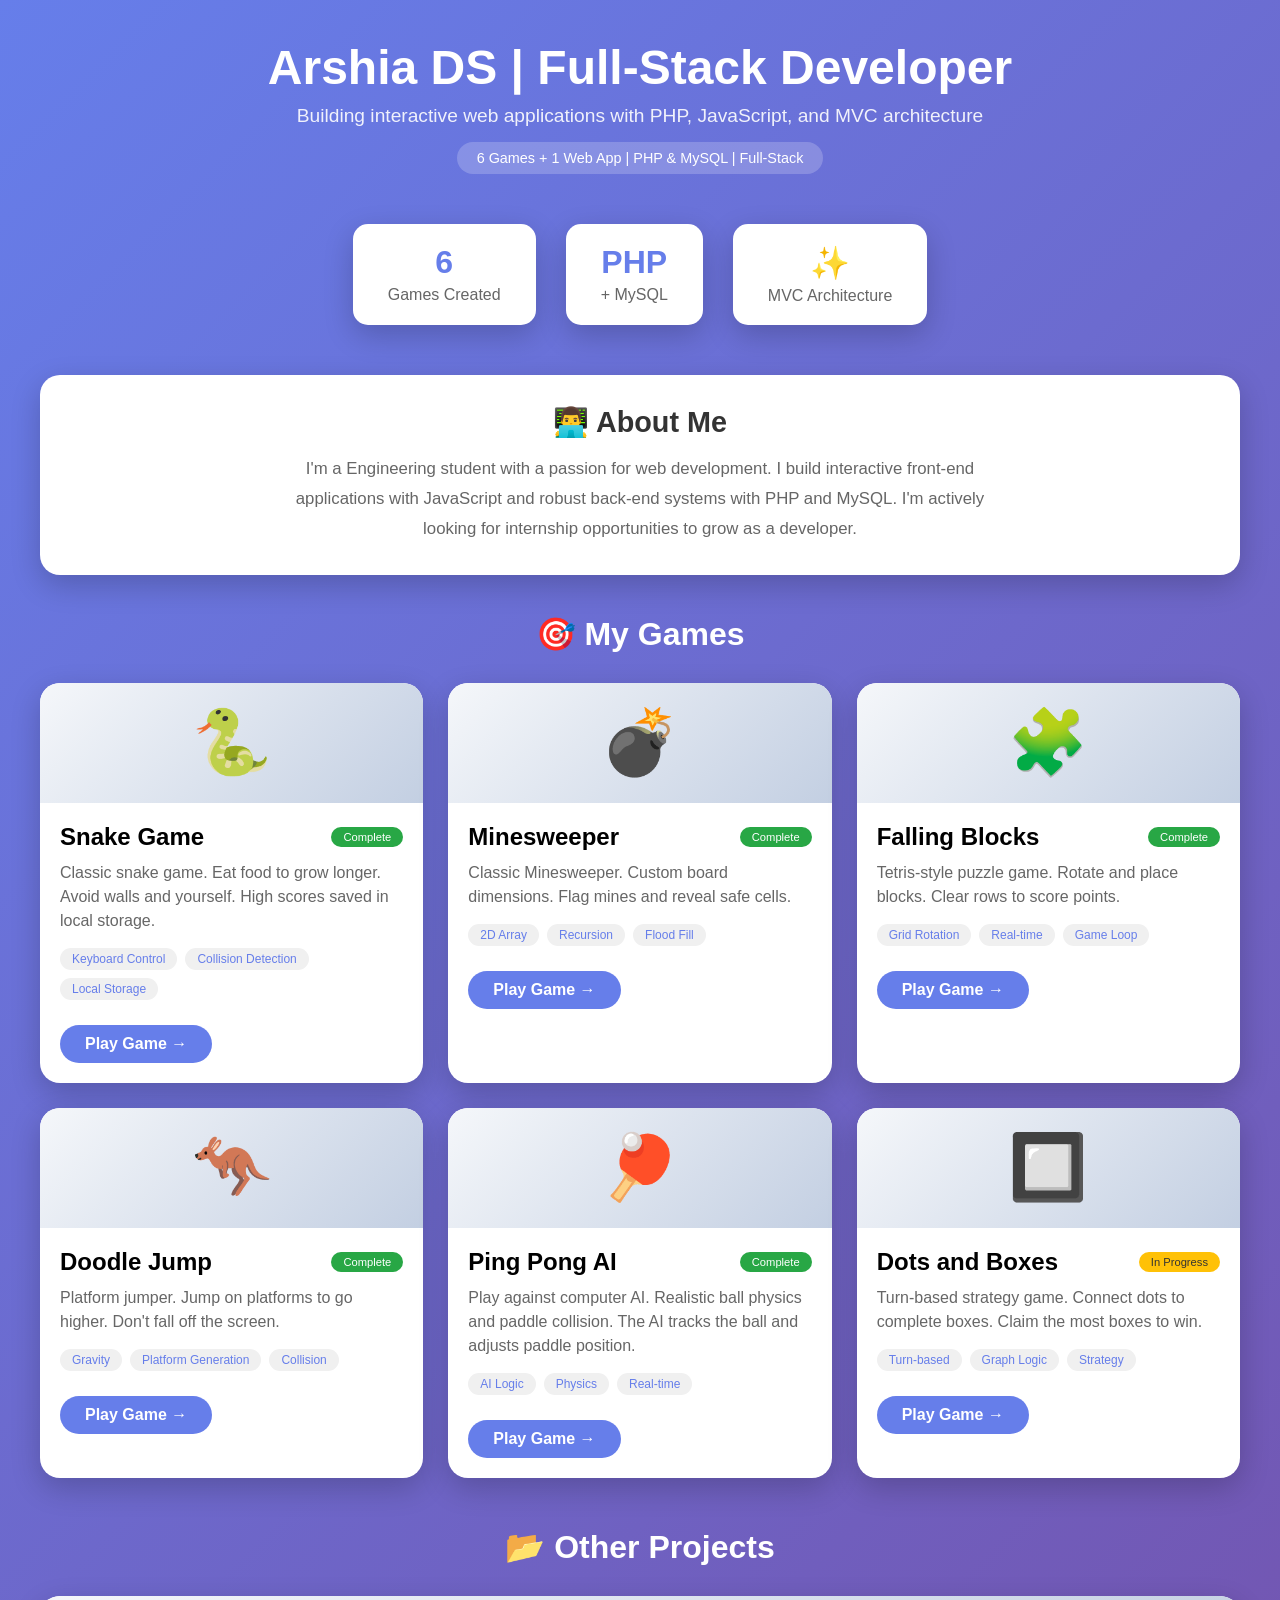
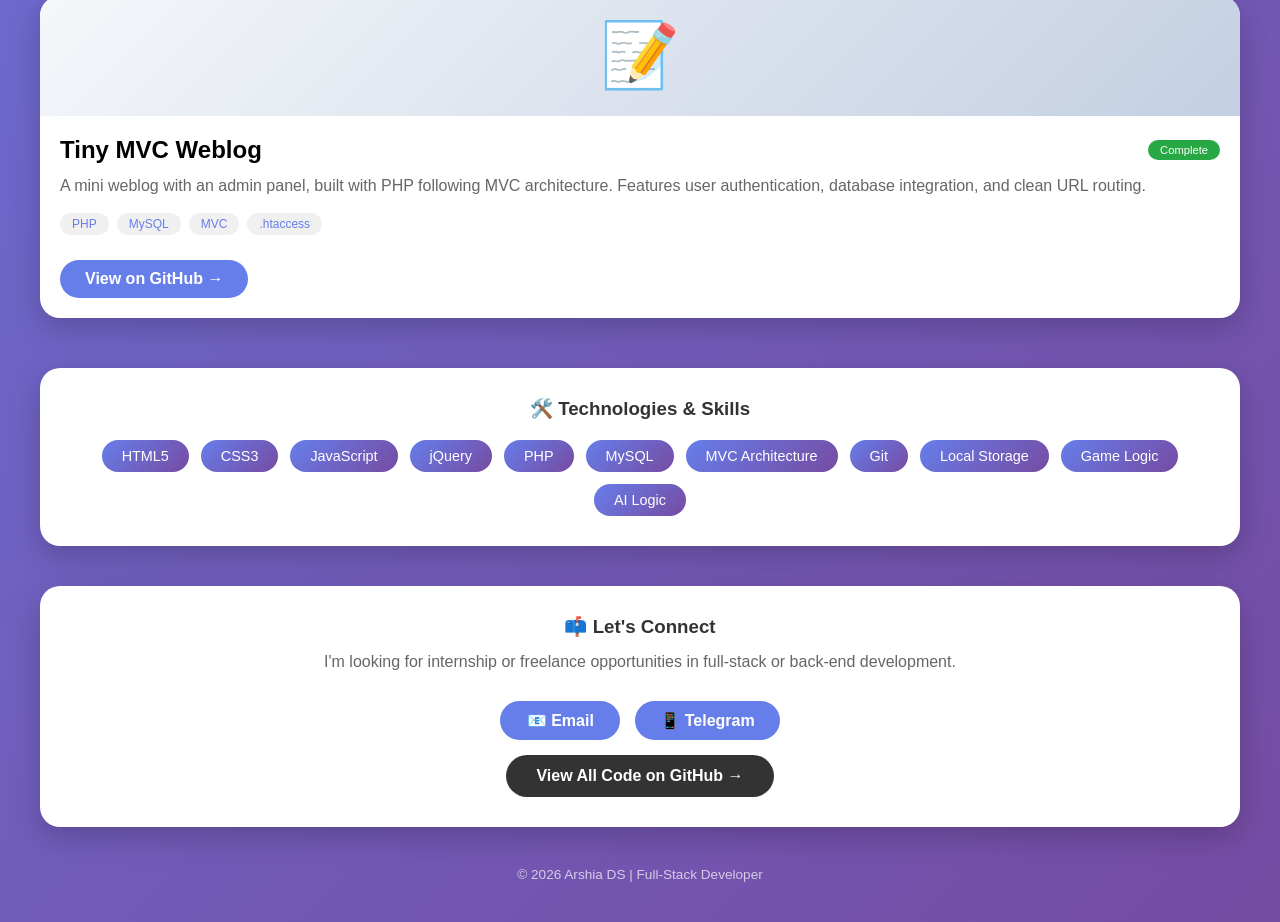
==== index.html @ 6417b88a "new portfolio" ====
<!DOCTYPE html>
<html lang="en">

<head>
    <meta charset="UTF-8">
    <meta name="viewport" content="width=device-width, initial-scale=1.0">
    <title>Arshia DS | Full-Stack Developer</title>
    <link rel="stylesheet" href="style.css">
    <link rel="icon" href="./assets/icon.png">
</head>

<body>
    <div class="container">
        <!-- Header -->
        <div class="header">
            <h1>Arshia DS | Full-Stack Developer</h1>
            <p>Building interactive web applications with PHP, JavaScript, and MVC architecture</p>
            <div class="badge">6 Games + 1 Web App | PHP & MySQL | Full-Stack</div>
        </div>

        <!-- Stats -->
        <div class="stats">
            <div class="stat-card">
                <div class="stat-number">6</div>
                <div class="stat-label">Games Created</div>
            </div>
            <div class="stat-card">
                <div class="stat-number">PHP</div>
                <div class="stat-label">+ MySQL</div>
            </div>
            <div class="stat-card">
                <div class="stat-number">✨</div>
                <div class="stat-label">MVC Architecture</div>
            </div>
        </div>

        <!-- About Me Section -->
        <div class="about-section">
            <h3>👨‍💻 About Me</h3>
            <p>
                I'm a Engineering student with a passion for web development.
                I build interactive front-end applications with JavaScript and robust back-end systems
                with PHP and MySQL. I'm actively looking for internship opportunities to grow as a developer.
            </p>
        </div>

        <!-- Games Section -->
        <h2 class="section-title">🎯 My Games</h2>
        <div class="games-grid">

            <!-- Snake Game -->
            <div class="game-card">
                <div class="game-icon">🐍</div>
                <div class="game-info">
                    <div class="game-title">
                        Snake Game
                        <span class="status complete">Complete</span>
                    </div>
                    <div class="game-description">
                        Classic snake game. Eat food to grow longer. Avoid walls and yourself. High scores saved in
                        local storage.
                    </div>
                    <div class="skills">
                        <span class="skill-tag">Keyboard Control</span>
                        <span class="skill-tag">Collision Detection</span>
                        <span class="skill-tag">Local Storage</span>
                    </div>
                    <a href="games/snake/index.html" class="play-btn">Play Game →</a>
                </div>
            </div>

            <!-- Minesweeper -->
            <div class="game-card">
                <div class="game-icon">💣</div>
                <div class="game-info">
                    <div class="game-title">
                        Minesweeper
                        <span class="status complete">Complete</span>
                    </div>
                    <div class="game-description">
                        Classic Minesweeper. Custom board dimensions. Flag mines and reveal safe cells.
                    </div>
                    <div class="skills">
                        <span class="skill-tag">2D Array</span>
                        <span class="skill-tag">Recursion</span>
                        <span class="skill-tag">Flood Fill</span>
                    </div>
                    <a href="games/minesweeper/index.html" class="play-btn">Play Game →</a>
                </div>
            </div>

            <!-- Falling Blocks (Tetris) -->
            <div class="game-card">
                <div class="game-icon">🧩</div>
                <div class="game-info">
                    <div class="game-title">
                        Falling Blocks
                        <span class="status complete">Complete</span>
                    </div>
                    <div class="game-description">
                        Tetris-style puzzle game. Rotate and place blocks. Clear rows to score points.
                    </div>
                    <div class="skills">
                        <span class="skill-tag">Grid Rotation</span>
                        <span class="skill-tag">Real-time</span>
                        <span class="skill-tag">Game Loop</span>
                    </div>
                    <a href="games/fallingblocks/index.html" class="play-btn">Play Game →</a>
                </div>
            </div>

            <!-- Doodle Jump -->
            <div class="game-card">
                <div class="game-icon">🦘</div>
                <div class="game-info">
                    <div class="game-title">
                        Doodle Jump
                        <span class="status complete">Complete</span>
                    </div>
                    <div class="game-description">
                        Platform jumper. Jump on platforms to go higher. Don't fall off the screen.
                    </div>
                    <div class="skills">
                        <span class="skill-tag">Gravity</span>
                        <span class="skill-tag">Platform Generation</span>
                        <span class="skill-tag">Collision</span>
                    </div>
                    <a href="games/doodlejump/index.html" class="play-btn">Play Game →</a>
                </div>
            </div>

            <!-- Ping Pong with AI -->
            <div class="game-card">
                <div class="game-icon">🏓</div>
                <div class="game-info">
                    <div class="game-title">
                        Ping Pong AI
                        <span class="status complete">Complete</span>
                    </div>
                    <div class="game-description">
                        Play against computer AI. Realistic ball physics and paddle collision. The AI tracks the ball
                        and adjusts paddle position.
                    </div>
                    <div class="skills">
                        <span class="skill-tag">AI Logic</span>
                        <span class="skill-tag">Physics</span>
                        <span class="skill-tag">Real-time</span>
                    </div>
                    <a href="games/pingpong/index.html" class="play-btn">Play Game →</a>
                </div>
            </div>

            <!-- Dots and Boxes -->
            <div class="game-card">
                <div class="game-icon">🔲</div>
                <div class="game-info">
                    <div class="game-title">
                        Dots and Boxes
                        <span class="status wip">In Progress</span>
                    </div>
                    <div class="game-description">
                        Turn-based strategy game. Connect dots to complete boxes. Claim the most boxes to win.
                    </div>
                    <div class="skills">
                        <span class="skill-tag">Turn-based</span>
                        <span class="skill-tag">Graph Logic</span>
                        <span class="skill-tag">Strategy</span>
                    </div>
                    <a href="games/dotsandboxes/index.html" class="play-btn">Play Game →</a>
                </div>
            </div>
        </div>

        <!-- Other Projects Section -->
        <h2 class="section-title">📂 Other Projects</h2>
        <div class="games-grid">
            <div class="game-card">
                <div class="game-icon">📝</div>
                <div class="game-info">
                    <div class="game-title">
                        Tiny MVC Weblog
                        <span class="status complete">Complete</span>
                    </div>
                    <div class="game-description">
                        A mini weblog with an admin panel, built with PHP following MVC architecture. Features user
                        authentication, database integration, and clean URL routing.
                    </div>
                    <div class="skills">
                        <span class="skill-tag">PHP</span>
                        <span class="skill-tag">MySQL</span>
                        <span class="skill-tag">MVC</span>
                        <span class="skill-tag">.htaccess</span>
                    </div>
                    <a href="https://github.com/ArshiaDSh/Weblog-thiny-mvc" class="play-btn" target="_blank">View on
                        GitHub →</a>
                </div>
            </div>
        </div>

        <!-- Skills Section -->
        <div class="skills-section">
            <h3>🛠️ Technologies & Skills</h3>
            <div class="skills-list">
                <span class="skill-badge">HTML5</span>
                <span class="skill-badge">CSS3</span>
                <span class="skill-badge">JavaScript</span>
                <span class="skill-badge">jQuery</span>
                <span class="skill-badge">PHP</span>
                <span class="skill-badge">MySQL</span>
                <span class="skill-badge">MVC Architecture</span>
                <span class="skill-badge">Git</span>
                <span class="skill-badge">Local Storage</span>
                <span class="skill-badge">Game Logic</span>
                <span class="skill-badge">AI Logic</span>
            </div>
        </div>

        <!-- Contact Section -->
        <div class="contact">
            <h3>📫 Let's Connect</h3>
            <p>I'm looking for internship or freelance opportunities in full-stack or back-end development.</p>
            <div class="contact-links"
                style="display:flex; justify-content:center; gap:15px; flex-wrap:wrap; margin:15px 0;">
                <a href="mailto:arshiadsheibani@gmila.com" class="play-btn">📧 Email</a>
                <a href="https://t.me/ArshiaDS" class="play-btn" target="_blank">📱 Telegram</a>
            </div>
            <a href="https://github.com/ArshiaDSh" class="github-link" target="_blank">View All Code on GitHub →</a>
        </div>

        <!-- Footer -->
        <div class="footer">
            <p>© 2026 Arshia DS | Full-Stack Developer</p>
        </div>
    </div>
</body>

</html>
---- style.css ----
* {
    margin: 0;
    padding: 0;
    box-sizing: border-box;
}

body {
    font-family: 'Segoe UI', Tahoma, Geneva, Verdana, sans-serif;
    background: linear-gradient(135deg, #667eea 0%, #764ba2 100%);
    min-height: 100vh;
    padding: 40px 20px;
}

.container {
    max-width: 1200px;
    margin: 0 auto;
}

/* Header Section */
.header {
    text-align: center;
    color: white;
    margin-bottom: 50px;
}

.header h1 {
    font-size: 3rem;
    margin-bottom: 10px;
    animation: fadeInDown 0.8s ease;
}

.header p {
    font-size: 1.2rem;
    opacity: 0.9;
    animation: fadeInUp 0.8s ease;
}

.badge {
    display: inline-block;
    background: rgba(255, 255, 255, 0.2);
    padding: 8px 20px;
    border-radius: 50px;
    margin-top: 15px;
    font-size: 0.9rem;
}

/* Stats Section */
.stats {
    display: flex;
    justify-content: center;
    gap: 30px;
    margin-bottom: 50px;
    flex-wrap: wrap;
}

.stat-card {
    background: white;
    padding: 20px 35px;
    border-radius: 15px;
    text-align: center;
    box-shadow: 0 10px 30px rgba(0, 0, 0, 0.2);
    animation: fadeInUp 0.8s ease;
}

.stat-number {
    font-size: 2rem;
    font-weight: bold;
    color: #667eea;
}

.stat-label {
    color: #666;
    margin-top: 5px;
}

/* Games Grid */
.section-title {
    text-align: center;
    color: white;
    font-size: 2rem;
    margin-bottom: 30px;
}

.games-grid {
    display: grid;
    grid-template-columns: repeat(auto-fit, minmax(320px, 1fr));
    gap: 25px;
    margin-bottom: 50px;
}

.game-card {
    background: white;
    border-radius: 20px;
    overflow: hidden;
    box-shadow: 0 10px 30px rgba(0, 0, 0, 0.2);
    transition: transform 0.3s ease, box-shadow 0.3s ease;
    animation: fadeInUp 0.8s ease;
}

.game-card:hover {
    transform: translateY(-10px);
    box-shadow: 0 20px 40px rgba(0, 0, 0, 0.3);
}

.game-icon {
    height: 120px;
    display: flex;
    align-items: center;
    justify-content: center;
    font-size: 4rem;
    background: linear-gradient(135deg, #f5f7fa 0%, #c3cfe2 100%);
}

.game-info {
    padding: 20px;
}

.game-title {
    font-size: 1.5rem;
    font-weight: bold;
    margin-bottom: 8px;
    display: flex;
    justify-content: space-between;
    align-items: center;
    flex-wrap: wrap;
}

.status {
    font-size: 0.7rem;
    padding: 4px 12px;
    border-radius: 20px;
    font-weight: normal;
}

.status.complete {
    background: #28a745;
    color: white;
}

.status.wip {
    background: #ffc107;
    color: #333;
}

.game-description {
    color: #666;
    margin: 10px 0;
    line-height: 1.5;
}

.skills {
    display: flex;
    flex-wrap: wrap;
    gap: 8px;
    margin: 15px 0;
}

.skill-tag {
    background: #f0f0f0;
    padding: 4px 12px;
    border-radius: 15px;
    font-size: 0.75rem;
    color: #667eea;
}

.play-btn {
    display: inline-block;
    background: #667eea;
    color: white;
    padding: 10px 25px;
    border-radius: 30px;
    text-decoration: none;
    margin-top: 10px;
    transition: background 0.3s ease;
    font-weight: bold;
}

.play-btn:hover {
    background: #5a67d8;
}

/* Skills Section */
.skills-section {
    background: white;
    border-radius: 20px;
    padding: 30px;
    margin-bottom: 40px;
    box-shadow: 0 10px 30px rgba(0, 0, 0, 0.2);
    animation: fadeInUp 0.8s ease;
}

.skills-section h3 {
    text-align: center;
    margin-bottom: 20px;
    color: #333;
}

.skills-list {
    display: flex;
    flex-wrap: wrap;
    justify-content: center;
    gap: 12px;
}

.skill-badge {
    background: linear-gradient(135deg, #667eea, #764ba2);
    color: white;
    padding: 8px 20px;
    border-radius: 30px;
    font-size: 0.9rem;
}

/* Contact Section */
.contact {
    text-align: center;
    background: white;
    border-radius: 20px;
    padding: 30px;
    margin-bottom: 40px;
    box-shadow: 0 10px 30px rgba(0, 0, 0, 0.2);
    animation: fadeInUp 0.8s ease;
}

.contact h3 {
    margin-bottom: 15px;
    color: #333;
}

.contact p {
    color: #666;
    margin-bottom: 20px;
}

.github-link {
    display: inline-block;
    background: #333;
    color: white;
    padding: 12px 30px;
    border-radius: 30px;
    text-decoration: none;
    font-weight: bold;
    transition: background 0.3s ease;
}

.github-link:hover {
    background: #000;
}

/* Footer */
.footer {
    text-align: center;
    color: white;
    opacity: 0.7;
    font-size: 0.85rem;
    margin-top: 40px;
}

/* Animations */
@keyframes fadeInDown {
    from {
        opacity: 0;
        transform: translateY(-30px);
    }

    to {
        opacity: 1;
        transform: translateY(0);
    }
}

@keyframes fadeInUp {
    from {
        opacity: 0;
        transform: translateY(30px);
    }

    to {
        opacity: 1;
        transform: translateY(0);
    }
}

/* Responsive */
@media (max-width: 768px) {
    .header h1 {
        font-size: 2rem;
    }

    .games-grid {
        grid-template-columns: 1fr;
    }

    .stats {
        gap: 15px;
    }

    .stat-card {
        padding: 15px 25px;
    }
}

/* Contact Section */
.contact-section {
    background: white;
    border-radius: 20px;
    padding: 30px;
    margin: 40px 0;
    text-align: center;
    box-shadow: 0 10px 30px rgba(0, 0, 0, 0.2);
}

.contact-section h3 {
    font-size: 1.8rem;
    margin-bottom: 20px;
    color: #333;
}

.contact-links {
    display: flex;
    justify-content: center;
    gap: 20px;
    flex-wrap: wrap;
}

.contact-btn {
    display: inline-block;
    padding: 12px 30px;
    border-radius: 50px;
    text-decoration: none;
    font-weight: bold;
    transition: transform 0.3s ease, opacity 0.3s ease;
}

.contact-btn:hover {
    transform: translateY(-3px);
    opacity: 0.9;
}

.telegram {
    background: #0088cc;
    color: white;
}

.email {
    background: #ea4335;
    color: white;
}

.contact-btn.github {
    background: #333;
    color: white;
}

/* About Section */
.about-section {
    background: white;
    border-radius: 20px;
    padding: 30px;
    margin-bottom: 40px;
    box-shadow: 0 10px 30px rgba(0, 0, 0, 0.2);
    text-align: center;
    animation: fadeInUp 0.8s ease;
}

.about-section h3 {
    font-size: 1.8rem;
    margin-bottom: 15px;
    color: #333;
}

.about-section p {
    color: #666;
    line-height: 1.8;
    max-width: 700px;
    margin: 0 auto;
    font-size: 1.05rem;
}

/* Contact Links */
.contact-links .play-btn {
    min-width: 120px;
}
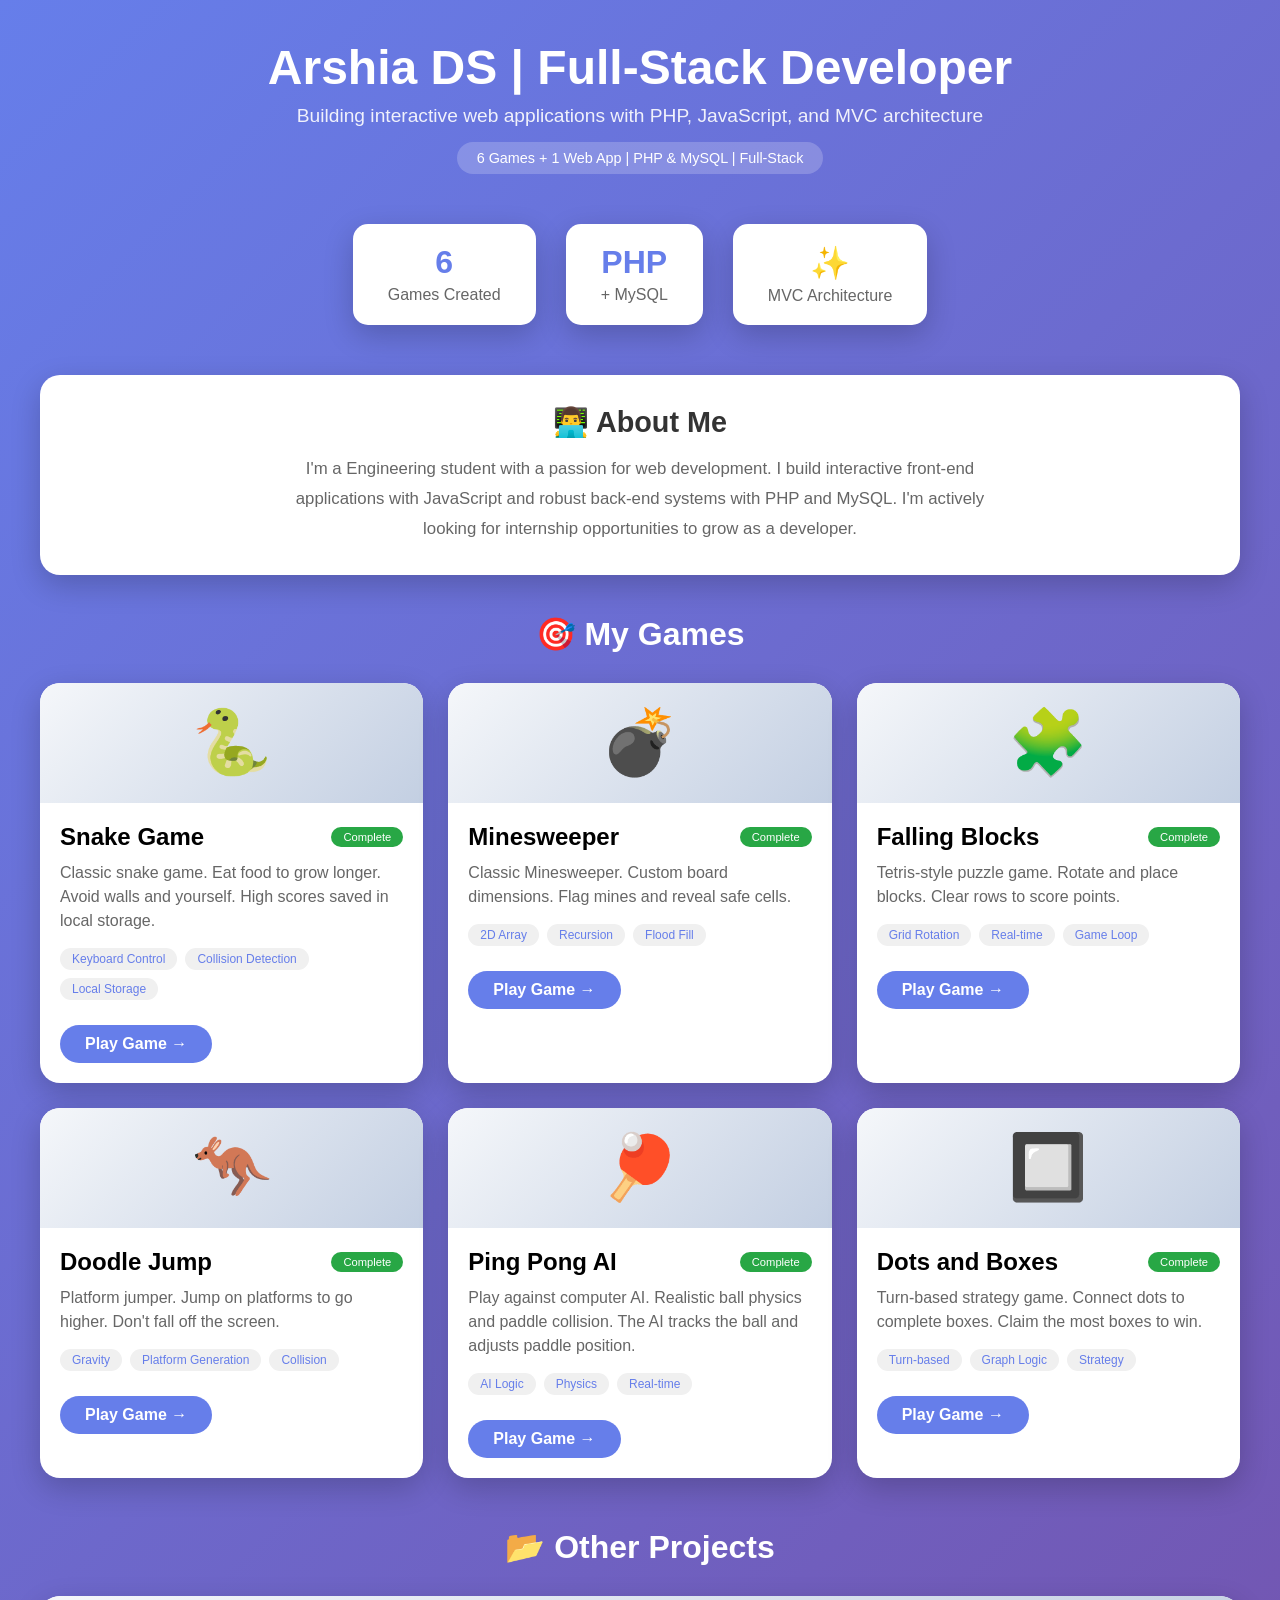
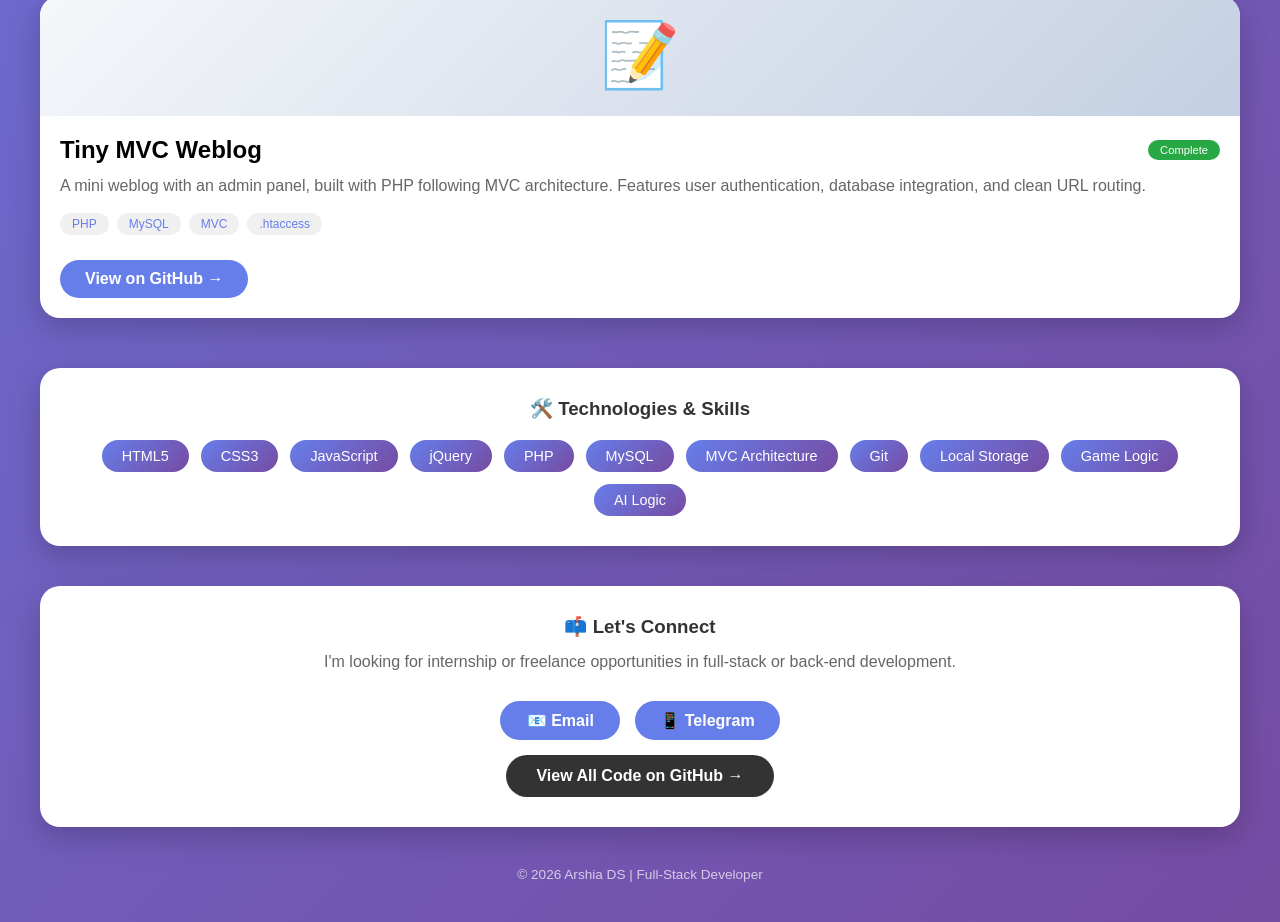
==== commit 678e3074: "fixing links" ====
--- a/index.html
+++ b/index.html
@@ -65,7 +65,7 @@
                         <span class="skill-tag">Collision Detection</span>
                         <span class="skill-tag">Local Storage</span>
                     </div>
-                    <a href="games/snake/index.html" class="play-btn">Play Game →</a>
+                    <a href="Games/Snake/index.html" class="play-btn">Play Game →</a>
                 </div>
             </div>
 
@@ -85,7 +85,7 @@
                         <span class="skill-tag">Recursion</span>
                         <span class="skill-tag">Flood Fill</span>
                     </div>
-                    <a href="games/minesweeper/index.html" class="play-btn">Play Game →</a>
+                    <a href="Games/Minesweeper/index.html" class="play-btn">Play Game →</a>
                 </div>
             </div>
 
@@ -105,7 +105,7 @@
                         <span class="skill-tag">Real-time</span>
                         <span class="skill-tag">Game Loop</span>
                     </div>
-                    <a href="games/fallingblocks/index.html" class="play-btn">Play Game →</a>
+                    <a href="Games/Falling_blocks/index.html" class="play-btn">Play Game →</a>
                 </div>
             </div>
 
@@ -125,7 +125,7 @@
                         <span class="skill-tag">Platform Generation</span>
                         <span class="skill-tag">Collision</span>
                     </div>
-                    <a href="games/doodlejump/index.html" class="play-btn">Play Game →</a>
+                    <a href="Games/Doodle_jump/index.html" class="play-btn">Play Game →</a>
                 </div>
             </div>
 
@@ -146,7 +146,7 @@
                         <span class="skill-tag">Physics</span>
                         <span class="skill-tag">Real-time</span>
                     </div>
-                    <a href="games/pingpong/index.html" class="play-btn">Play Game →</a>
+                    <a href="Games/2D_PingPong/index.html" class="play-btn">Play Game →</a>
                 </div>
             </div>
 
@@ -156,7 +156,7 @@
                 <div class="game-info">
                     <div class="game-title">
                         Dots and Boxes
-                        <span class="status wip">In Progress</span>
+                        <span class="status complete">Complete</span>
                     </div>
                     <div class="game-description">
                         Turn-based strategy game. Connect dots to complete boxes. Claim the most boxes to win.
@@ -166,7 +166,7 @@
                         <span class="skill-tag">Graph Logic</span>
                         <span class="skill-tag">Strategy</span>
                     </div>
-                    <a href="games/dotsandboxes/index.html" class="play-btn">Play Game →</a>
+                    <a href="Games/Dots_and_lines/index.html" class="play-btn">Play Game →</a>
                 </div>
             </div>
         </div>
@@ -221,7 +221,7 @@
             <p>I'm looking for internship or freelance opportunities in full-stack or back-end development.</p>
             <div class="contact-links"
                 style="display:flex; justify-content:center; gap:15px; flex-wrap:wrap; margin:15px 0;">
-                <a href="mailto:arshiadsheibani@gmila.com" class="play-btn">📧 Email</a>
+                <a href="mailto:arshiadsheibani@gmail.com" class="play-btn">📧 Email</a>
                 <a href="https://t.me/ArshiaDS" class="play-btn" target="_blank">📱 Telegram</a>
             </div>
             <a href="https://github.com/ArshiaDSh" class="github-link" target="_blank">View All Code on GitHub →</a>
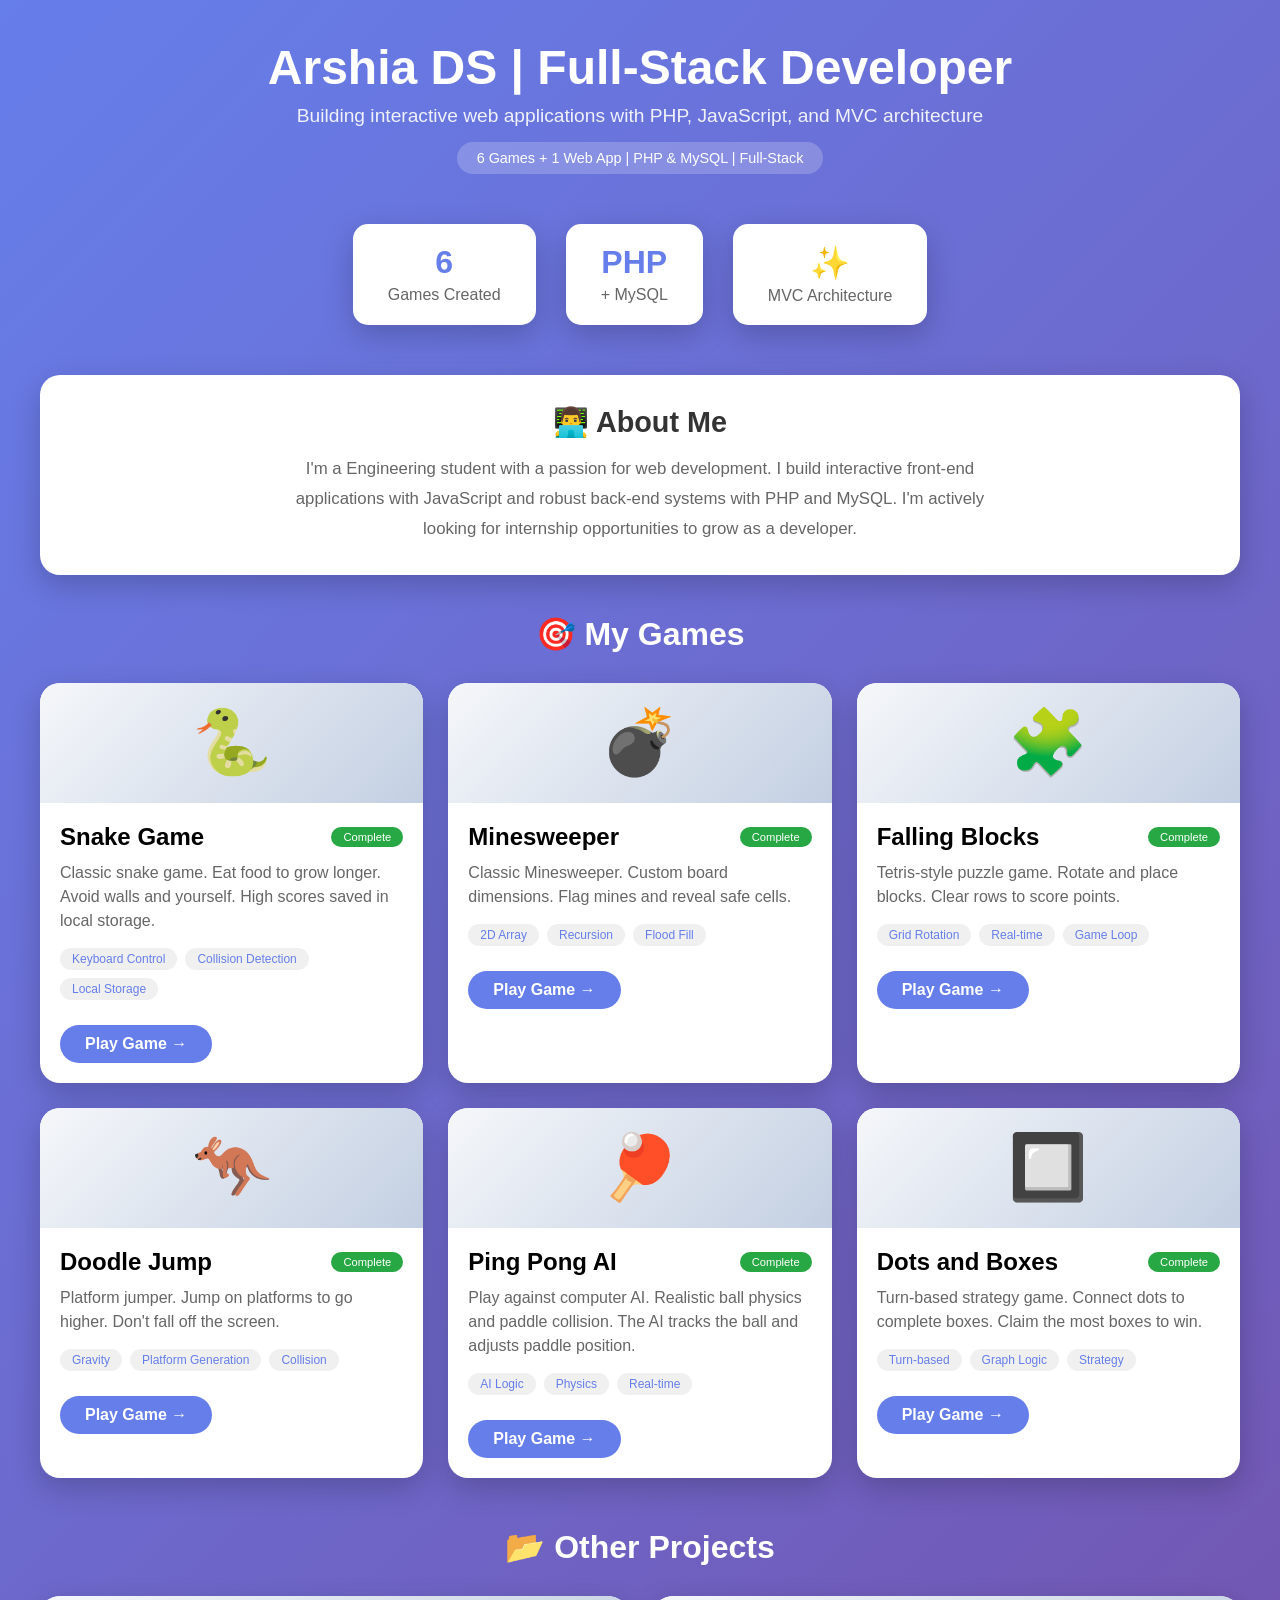
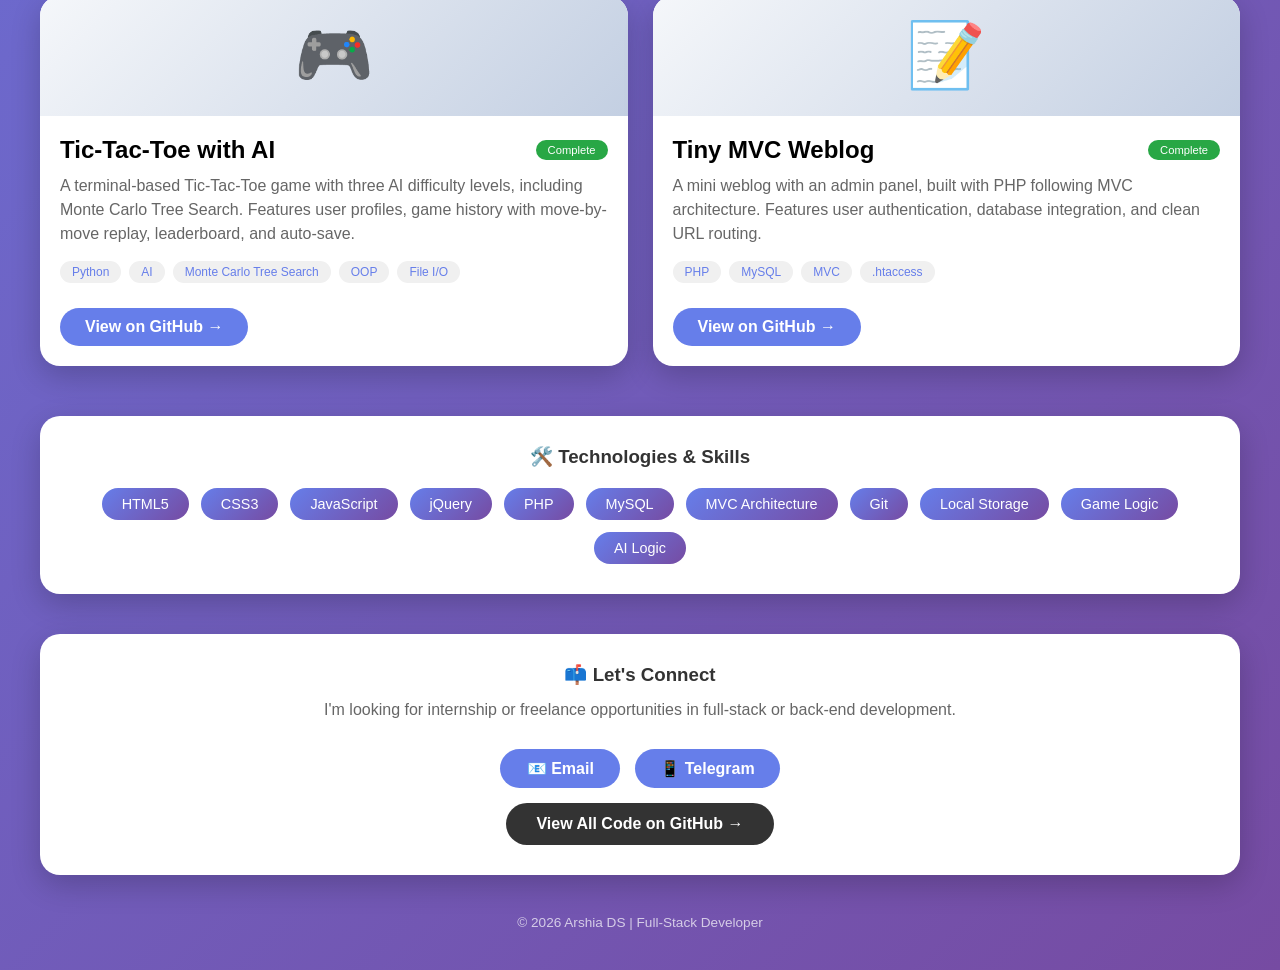
==== commit 325da240: "adding tic tac toe" ====
--- a/index.html
+++ b/index.html
@@ -174,6 +174,33 @@
         <!-- Other Projects Section -->
         <h2 class="section-title">📂 Other Projects</h2>
         <div class="games-grid">
+
+            <!-- Tic-Tac-Toe with AI -->
+            <div class="game-card">
+                <div class="game-icon">🎮</div>
+                <div class="game-info">
+                    <div class="game-title">
+                        Tic-Tac-Toe with AI
+                        <span class="status complete">Complete</span>
+                    </div>
+                    <div class="game-description">
+                        A terminal-based Tic-Tac-Toe game with three AI difficulty levels, including Monte Carlo Tree
+                        Search. Features user profiles, game history with move-by-move replay, leaderboard, and
+                        auto-save.
+                    </div>
+                    <div class="skills">
+                        <span class="skill-tag">Python</span>
+                        <span class="skill-tag">AI</span>
+                        <span class="skill-tag">Monte Carlo Tree Search</span>
+                        <span class="skill-tag">OOP</span>
+                        <span class="skill-tag">File I/O</span>
+                    </div>
+                    <a href="https://github.com/ArshiaDSh/Tic-Tac-Toe-with-pyhton" class="play-btn" target="_blank">View
+                        on GitHub →</a>
+                </div>
+            </div>
+
+        <!-- Thiny MVC Weblog -->
             <div class="game-card">
                 <div class="game-icon">📝</div>
                 <div class="game-info">
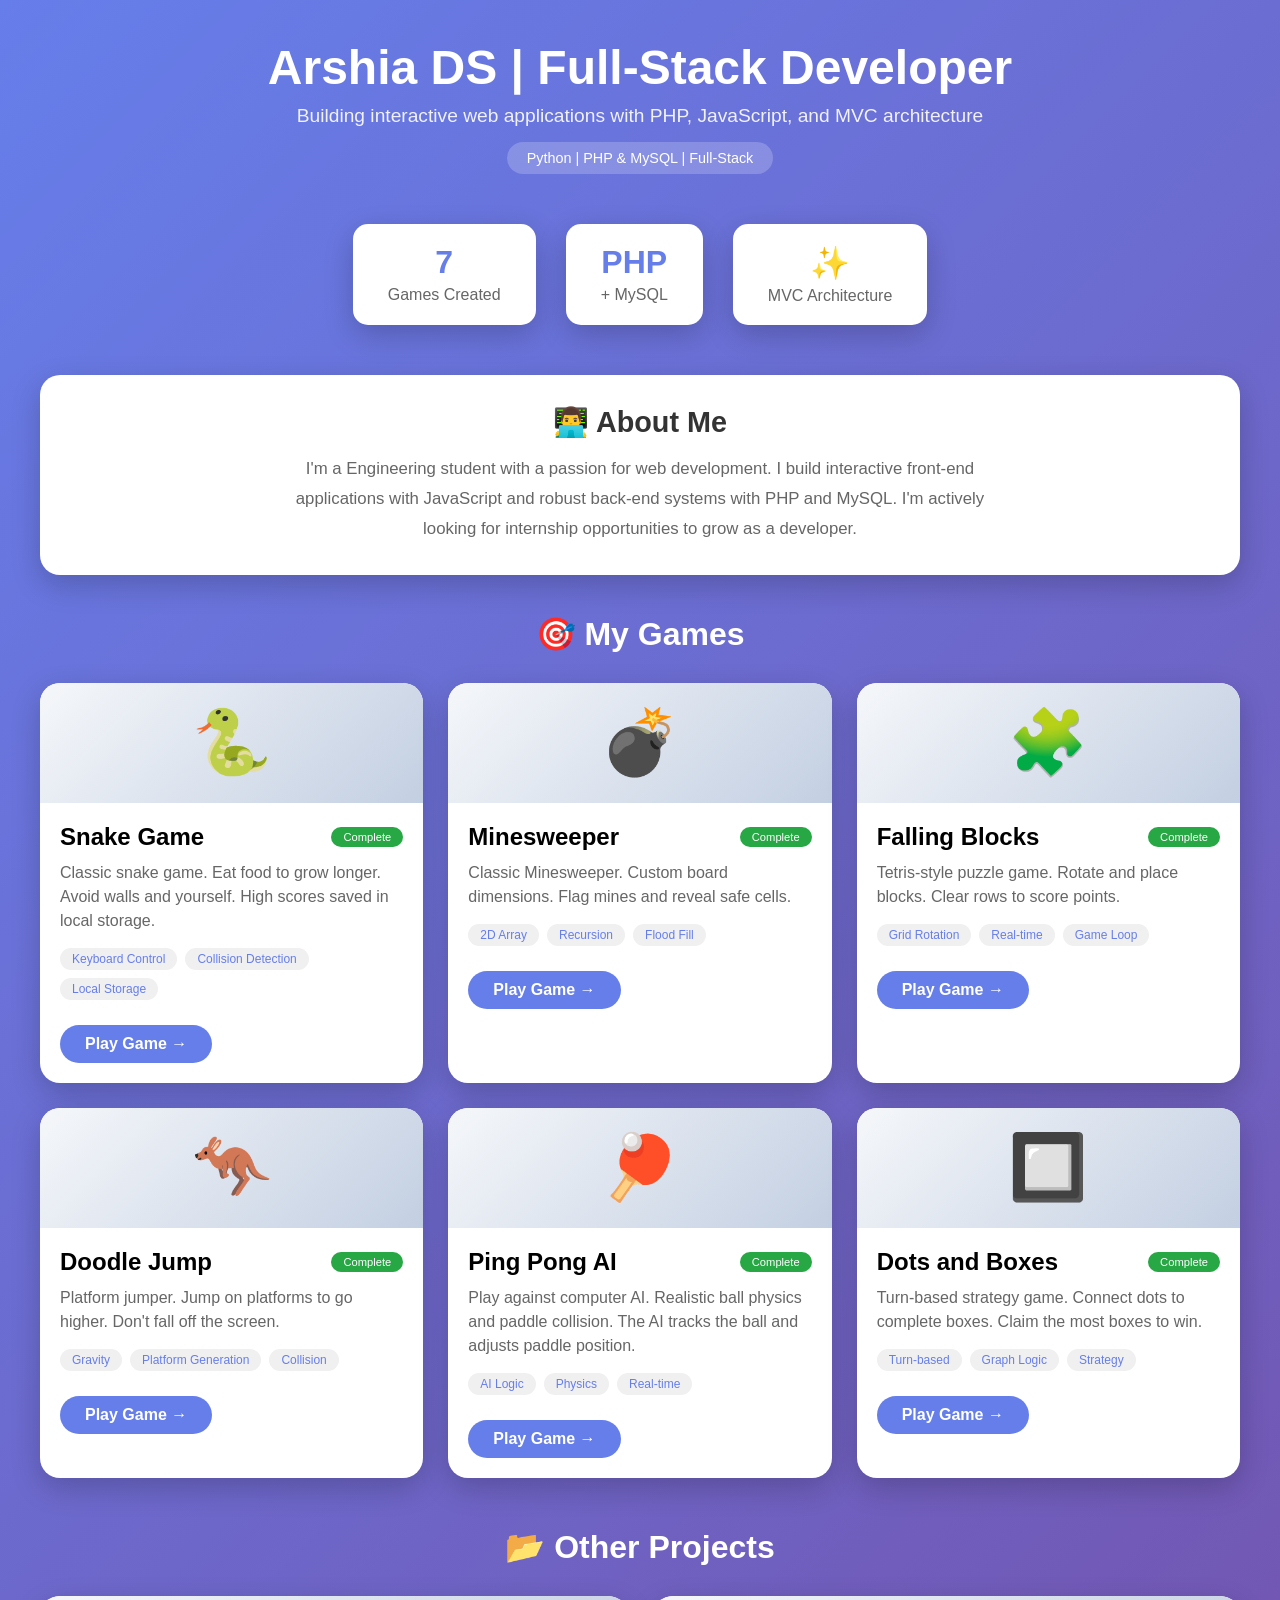
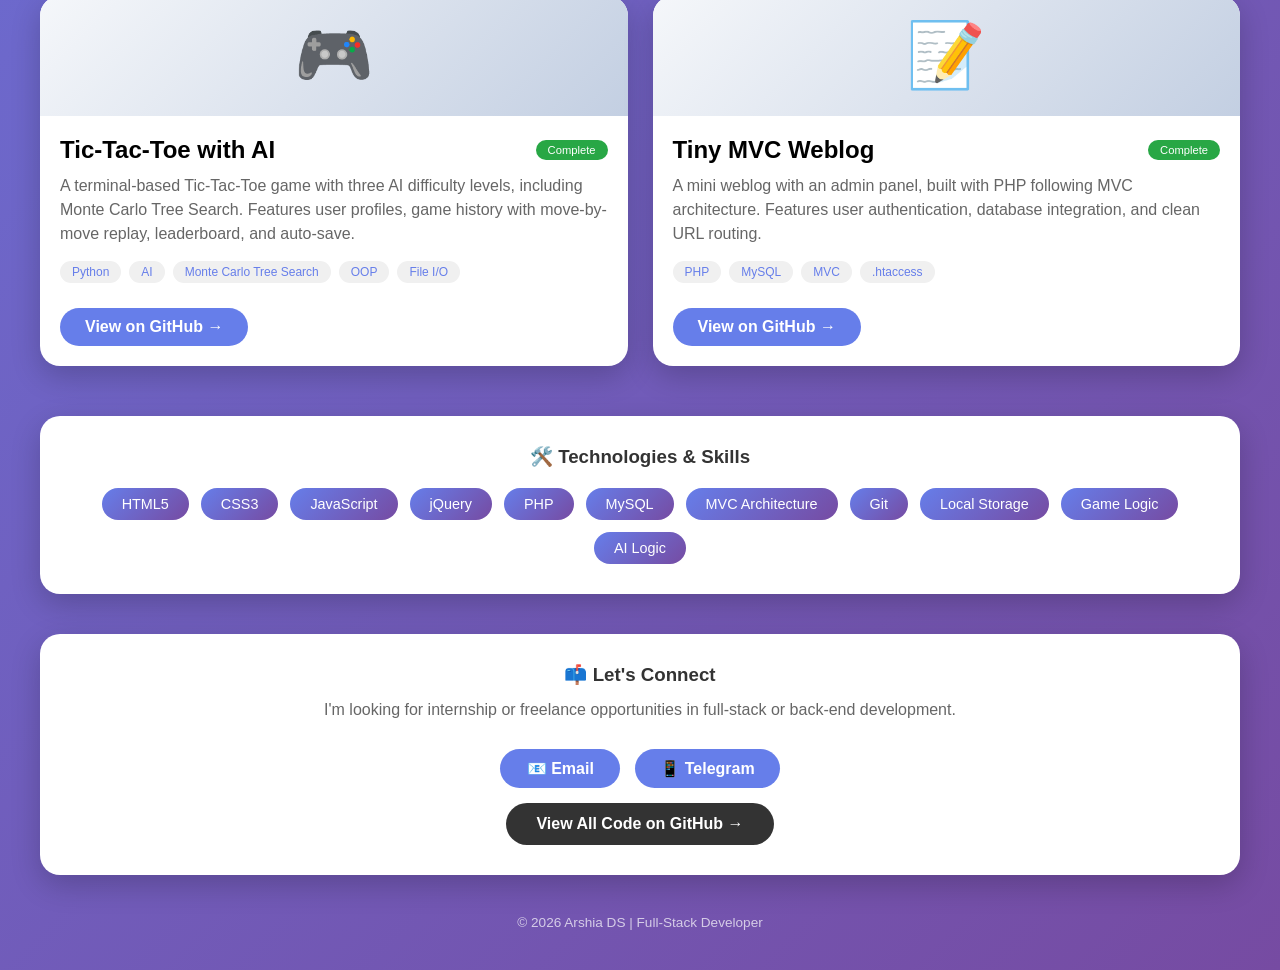
==== commit 17bdaaad: "fixing games count" ====
--- a/index.html
+++ b/index.html
@@ -15,13 +15,13 @@
         <div class="header">
             <h1>Arshia DS | Full-Stack Developer</h1>
             <p>Building interactive web applications with PHP, JavaScript, and MVC architecture</p>
-            <div class="badge">6 Games + 1 Web App | PHP & MySQL | Full-Stack</div>
+            <div class="badge">Python | PHP & MySQL | Full-Stack</div>
         </div>
 
         <!-- Stats -->
         <div class="stats">
             <div class="stat-card">
-                <div class="stat-number">6</div>
+                <div class="stat-number">7</div>
                 <div class="stat-label">Games Created</div>
             </div>
             <div class="stat-card">
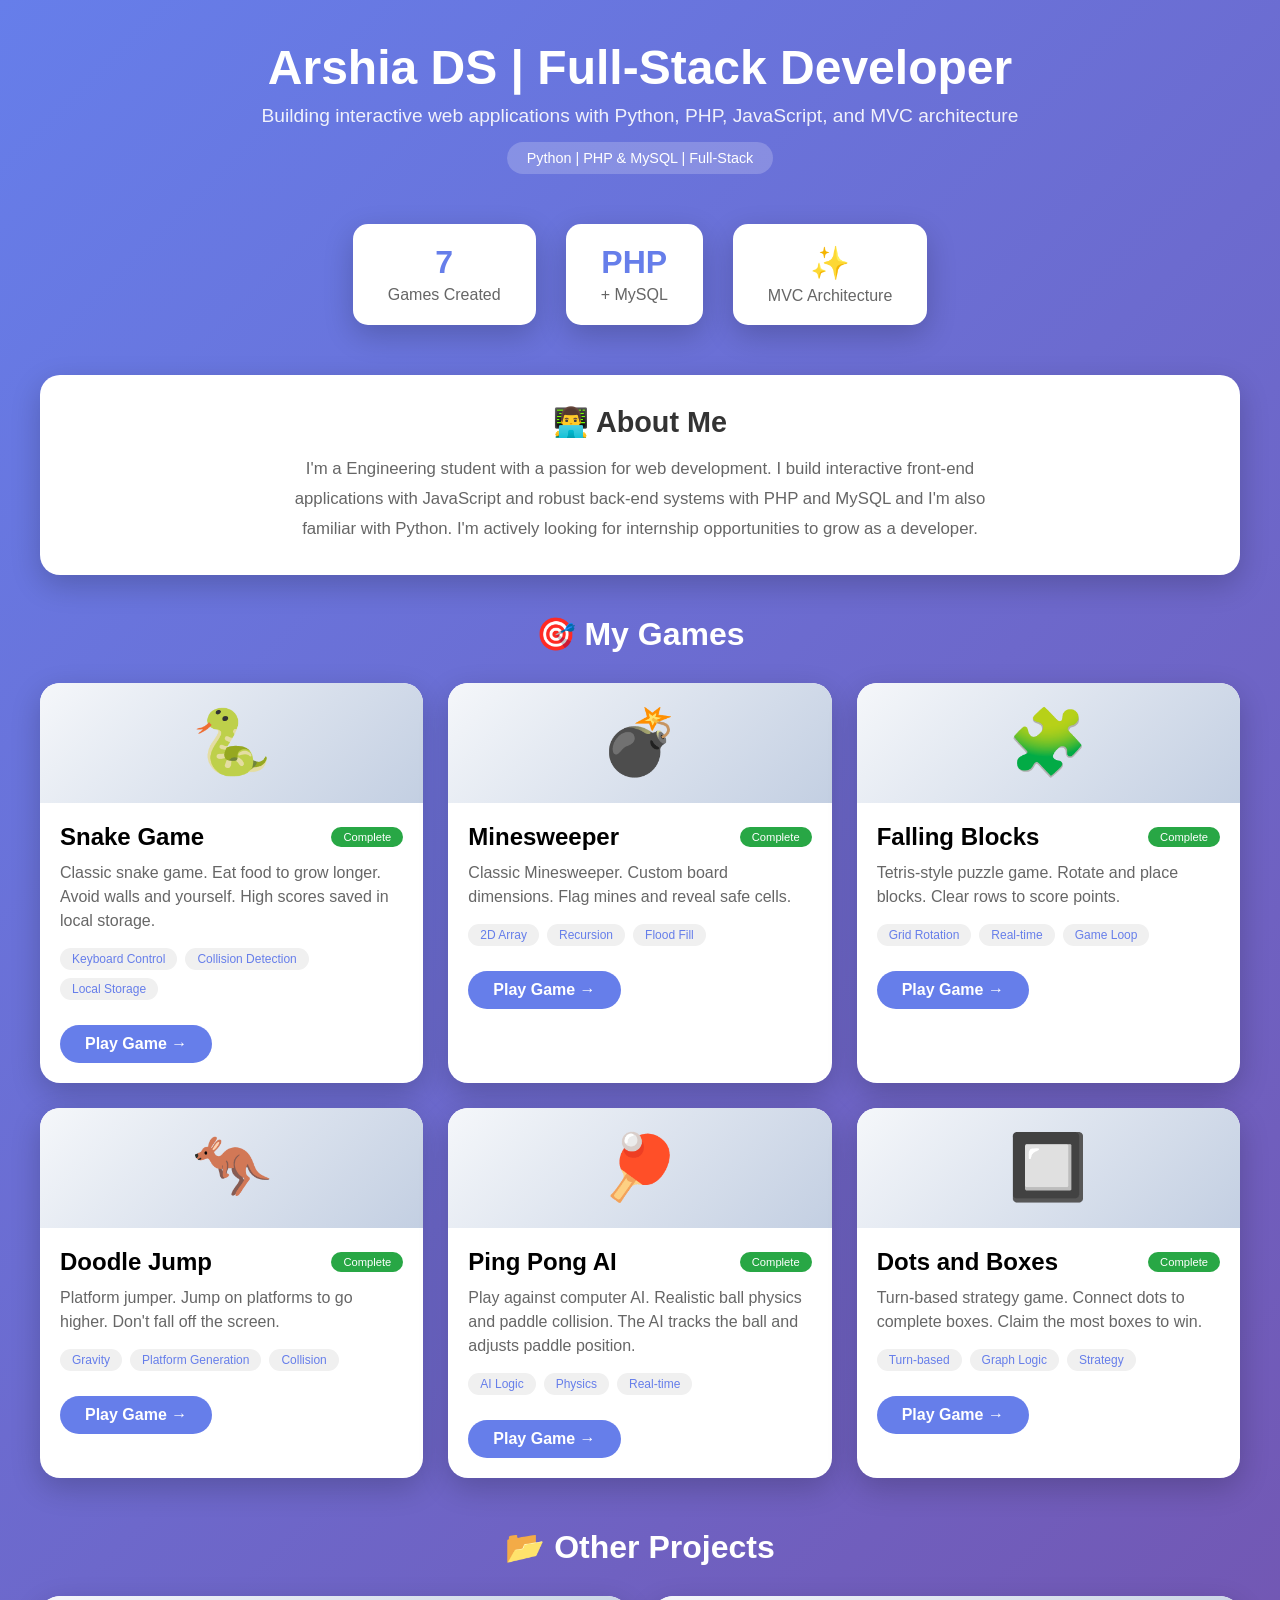
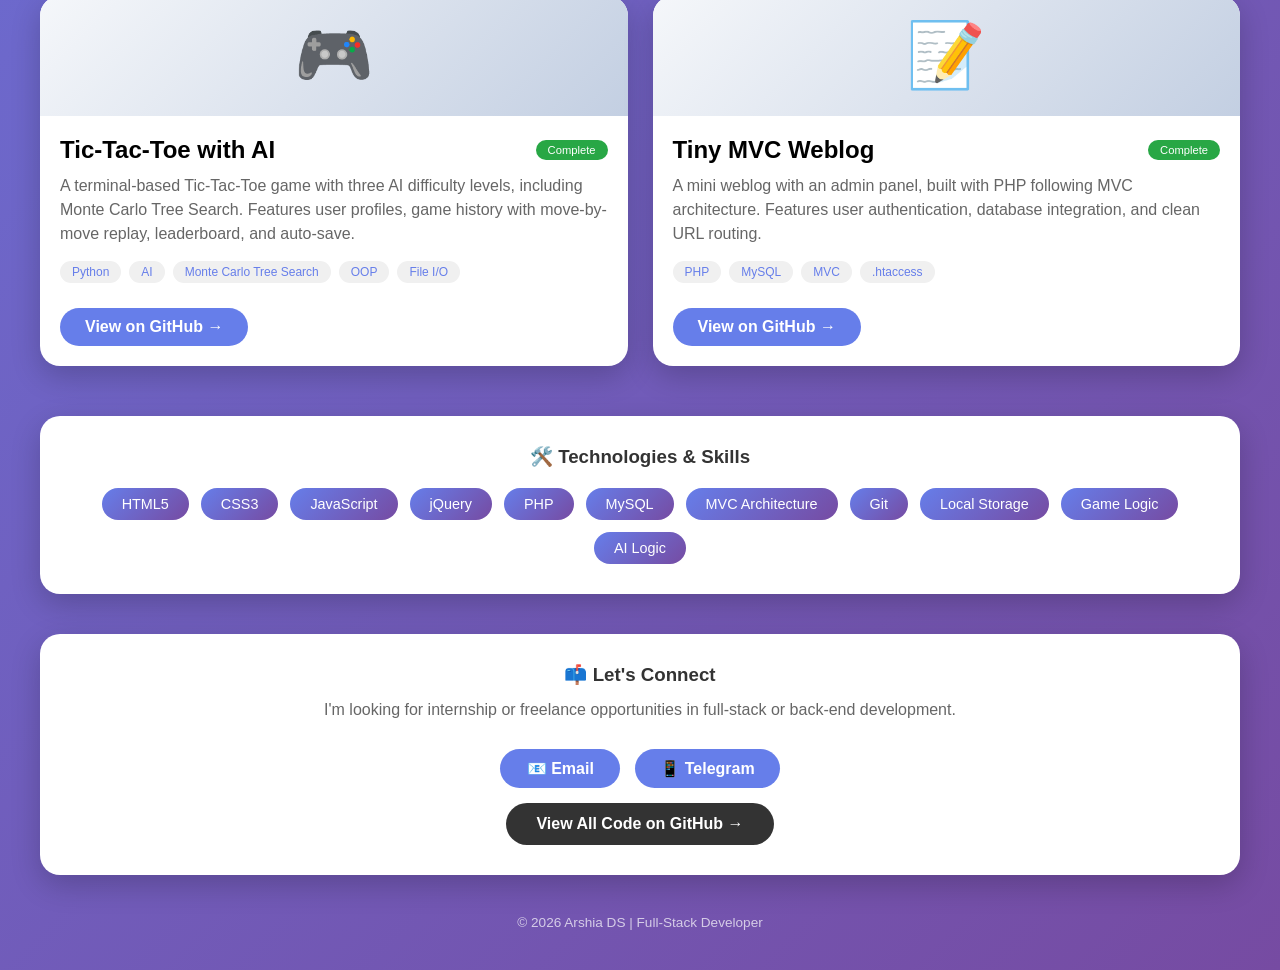
==== commit 7f03a5b6: "final chnage" ====
--- a/index.html
+++ b/index.html
@@ -14,7 +14,7 @@
         <!-- Header -->
         <div class="header">
             <h1>Arshia DS | Full-Stack Developer</h1>
-            <p>Building interactive web applications with PHP, JavaScript, and MVC architecture</p>
+            <p>Building interactive web applications with Python, PHP, JavaScript, and MVC architecture</p>
             <div class="badge">Python | PHP & MySQL | Full-Stack</div>
         </div>
 
@@ -40,7 +40,7 @@
             <p>
                 I'm a Engineering student with a passion for web development.
                 I build interactive front-end applications with JavaScript and robust back-end systems
-                with PHP and MySQL. I'm actively looking for internship opportunities to grow as a developer.
+                with PHP and MySQL and I'm also familiar with Python. I'm actively looking for internship opportunities to grow as a developer.
             </p>
         </div>
 
@@ -65,7 +65,7 @@
                         <span class="skill-tag">Collision Detection</span>
                         <span class="skill-tag">Local Storage</span>
                     </div>
-                    <a href="Games/Snake/index.html" class="play-btn">Play Game →</a>
+                    <a href="Games/Snake/index.html" class="play-btn" target="_blank">Play Game →</a>
                 </div>
             </div>
 
@@ -85,7 +85,7 @@
                         <span class="skill-tag">Recursion</span>
                         <span class="skill-tag">Flood Fill</span>
                     </div>
-                    <a href="Games/Minesweeper/index.html" class="play-btn">Play Game →</a>
+                    <a href="Games/Minesweeper/index.html" class="play-btn" target="_blank">Play Game →</a>
                 </div>
             </div>
 
@@ -105,7 +105,7 @@
                         <span class="skill-tag">Real-time</span>
                         <span class="skill-tag">Game Loop</span>
                     </div>
-                    <a href="Games/Falling_blocks/index.html" class="play-btn">Play Game →</a>
+                    <a href="Games/Falling_blocks/index.html" class="play-btn" target="_blank">Play Game →</a>
                 </div>
             </div>
 
@@ -125,7 +125,7 @@
                         <span class="skill-tag">Platform Generation</span>
                         <span class="skill-tag">Collision</span>
                     </div>
-                    <a href="Games/Doodle_jump/index.html" class="play-btn">Play Game →</a>
+                    <a href="Games/Doodle_jump/index.html" class="play-btn" target="_blank">Play Game →</a>
                 </div>
             </div>
 
@@ -146,7 +146,7 @@
                         <span class="skill-tag">Physics</span>
                         <span class="skill-tag">Real-time</span>
                     </div>
-                    <a href="Games/2D_PingPong/index.html" class="play-btn">Play Game →</a>
+                    <a href="Games/2D_PingPong/index.html" class="play-btn" target="_blank">Play Game →</a>
                 </div>
             </div>
 
@@ -166,7 +166,7 @@
                         <span class="skill-tag">Graph Logic</span>
                         <span class="skill-tag">Strategy</span>
                     </div>
-                    <a href="Games/Dots_and_lines/index.html" class="play-btn">Play Game →</a>
+                    <a href="Games/Dots_and_lines/index.html" class="play-btn" target="_blank">Play Game →</a>
                 </div>
             </div>
         </div>
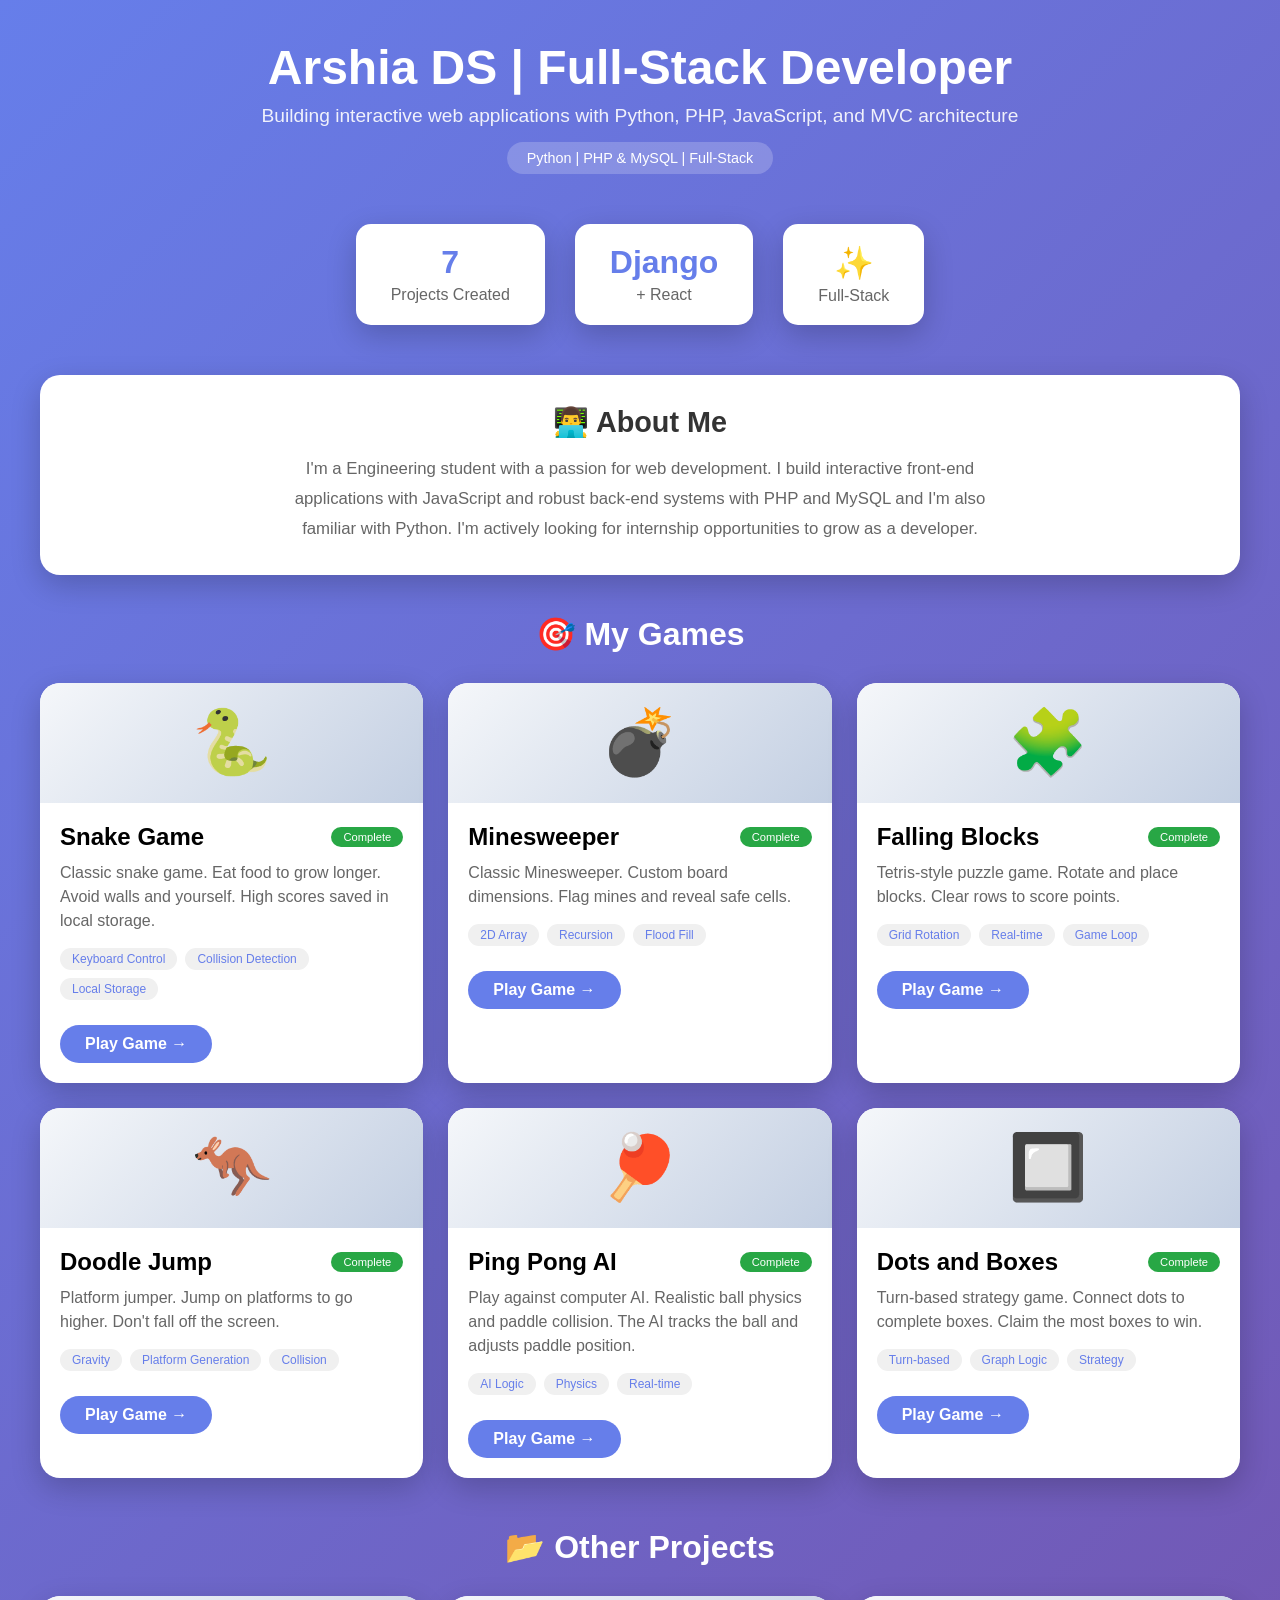
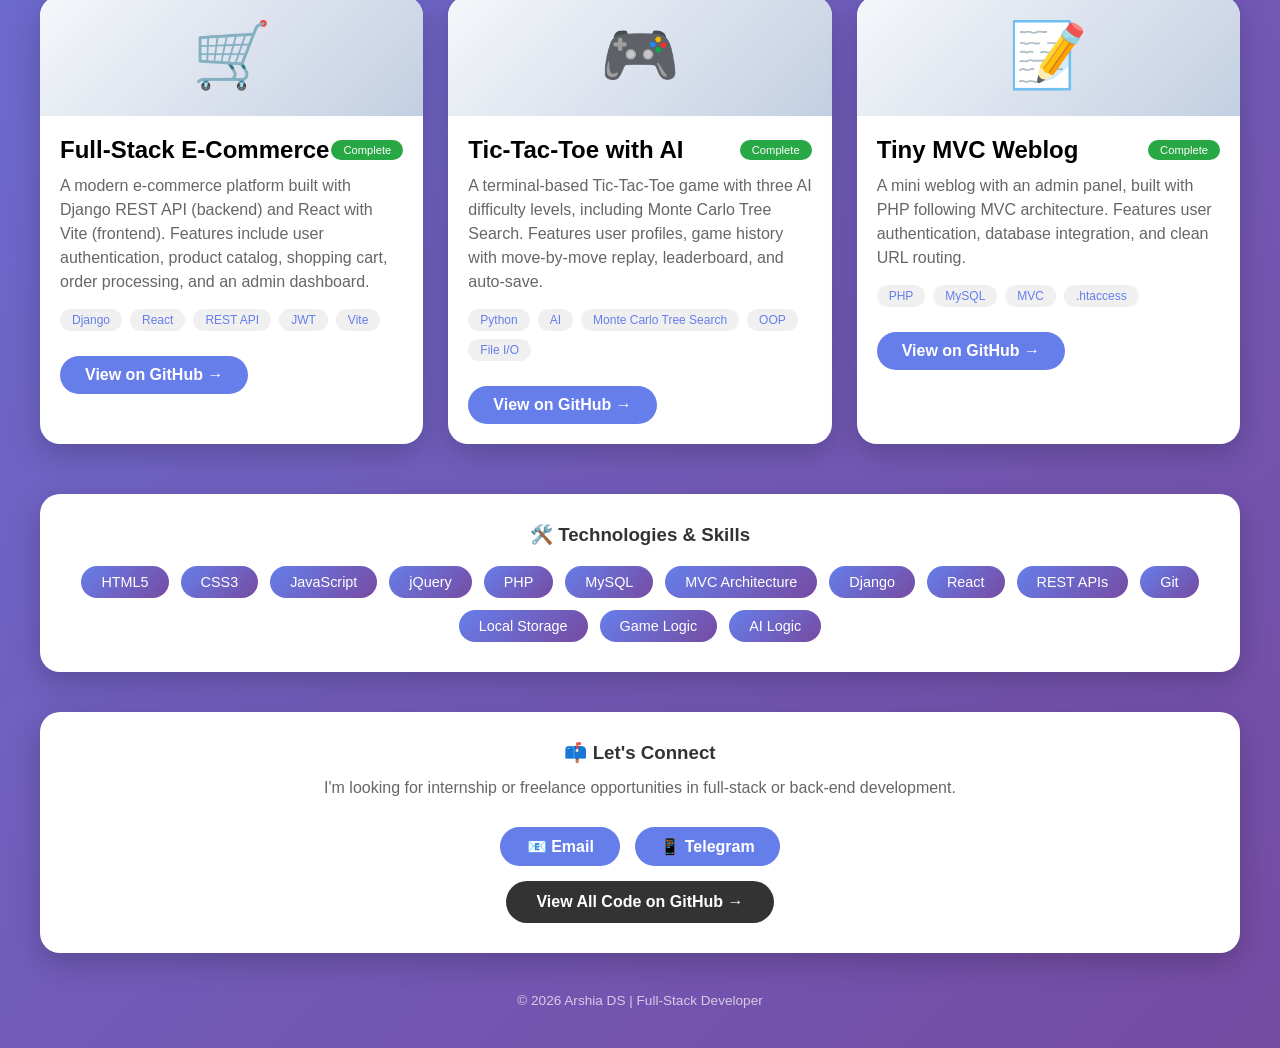
==== commit be9477e3: "adding e-commerce project" ====
--- a/index.html
+++ b/index.html
@@ -22,15 +22,15 @@
         <div class="stats">
             <div class="stat-card">
                 <div class="stat-number">7</div>
-                <div class="stat-label">Games Created</div>
+                <div class="stat-label">Projects Created</div>
             </div>
             <div class="stat-card">
-                <div class="stat-number">PHP</div>
-                <div class="stat-label">+ MySQL</div>
+                <div class="stat-number">Django</div>
+                <div class="stat-label">+ React</div>
             </div>
             <div class="stat-card">
                 <div class="stat-number">✨</div>
-                <div class="stat-label">MVC Architecture</div>
+                <div class="stat-label">Full-Stack</div>
             </div>
         </div>
 
@@ -40,7 +40,8 @@
             <p>
                 I'm a Engineering student with a passion for web development.
                 I build interactive front-end applications with JavaScript and robust back-end systems
-                with PHP and MySQL and I'm also familiar with Python. I'm actively looking for internship opportunities to grow as a developer.
+                with PHP and MySQL and I'm also familiar with Python. I'm actively looking for internship opportunities
+                to grow as a developer.
             </p>
         </div>
 
@@ -174,7 +175,30 @@
         <!-- Other Projects Section -->
         <h2 class="section-title">📂 Other Projects</h2>
         <div class="games-grid">
-
+            <!-- E-Commerce Project (NEW) -->
+            <div class="game-card">
+                <div class="game-icon">🛒</div>
+                <div class="game-info">
+                    <div class="game-title">
+                        Full-Stack E-Commerce
+                        <span class="status complete">Complete</span>
+                    </div>
+                    <div class="game-description">
+                        A modern e-commerce platform built with Django REST API (backend) and React with Vite
+                        (frontend). Features include user authentication, product catalog, shopping cart, order
+                        processing, and an admin dashboard.
+                    </div>
+                    <div class="skills">
+                        <span class="skill-tag">Django</span>
+                        <span class="skill-tag">React</span>
+                        <span class="skill-tag">REST API</span>
+                        <span class="skill-tag">JWT</span>
+                        <span class="skill-tag">Vite</span>
+                    </div>
+                    <a href="https://github.com/ArshiaDSh/E-commerce" class="play-btn" target="_blank">View on GitHub
+                        →</a>
+                </div>
+            </div>
             <!-- Tic-Tac-Toe with AI -->
             <div class="game-card">
                 <div class="game-icon">🎮</div>
@@ -200,7 +224,7 @@
                 </div>
             </div>
 
-        <!-- Thiny MVC Weblog -->
+            <!-- Thiny MVC Weblog -->
             <div class="game-card">
                 <div class="game-icon">📝</div>
                 <div class="game-info">
@@ -235,10 +259,14 @@
                 <span class="skill-badge">PHP</span>
                 <span class="skill-badge">MySQL</span>
                 <span class="skill-badge">MVC Architecture</span>
+                <span class="skill-badge">Django</span>
+                <span class="skill-badge">React</span>
+                <span class="skill-badge">REST APIs</span>
                 <span class="skill-badge">Git</span>
                 <span class="skill-badge">Local Storage</span>
                 <span class="skill-badge">Game Logic</span>
                 <span class="skill-badge">AI Logic</span>
+
             </div>
         </div>
 
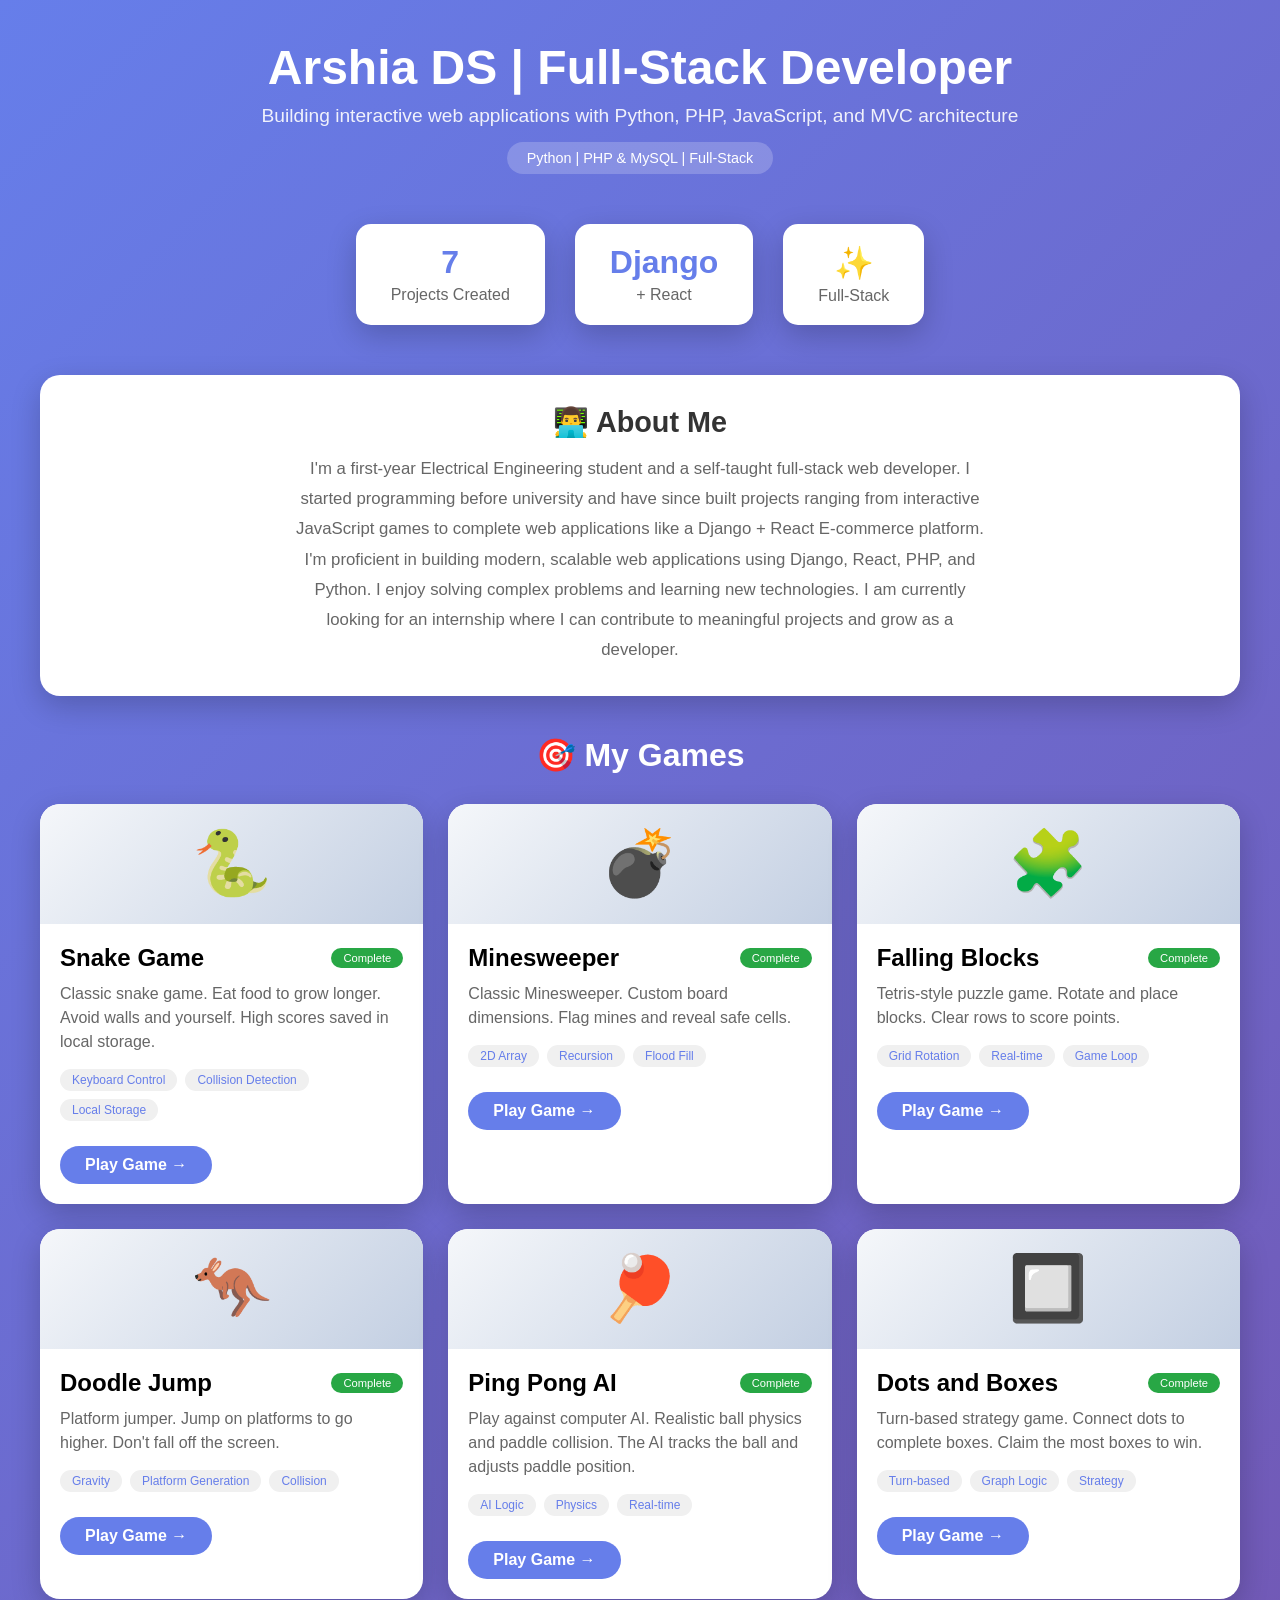
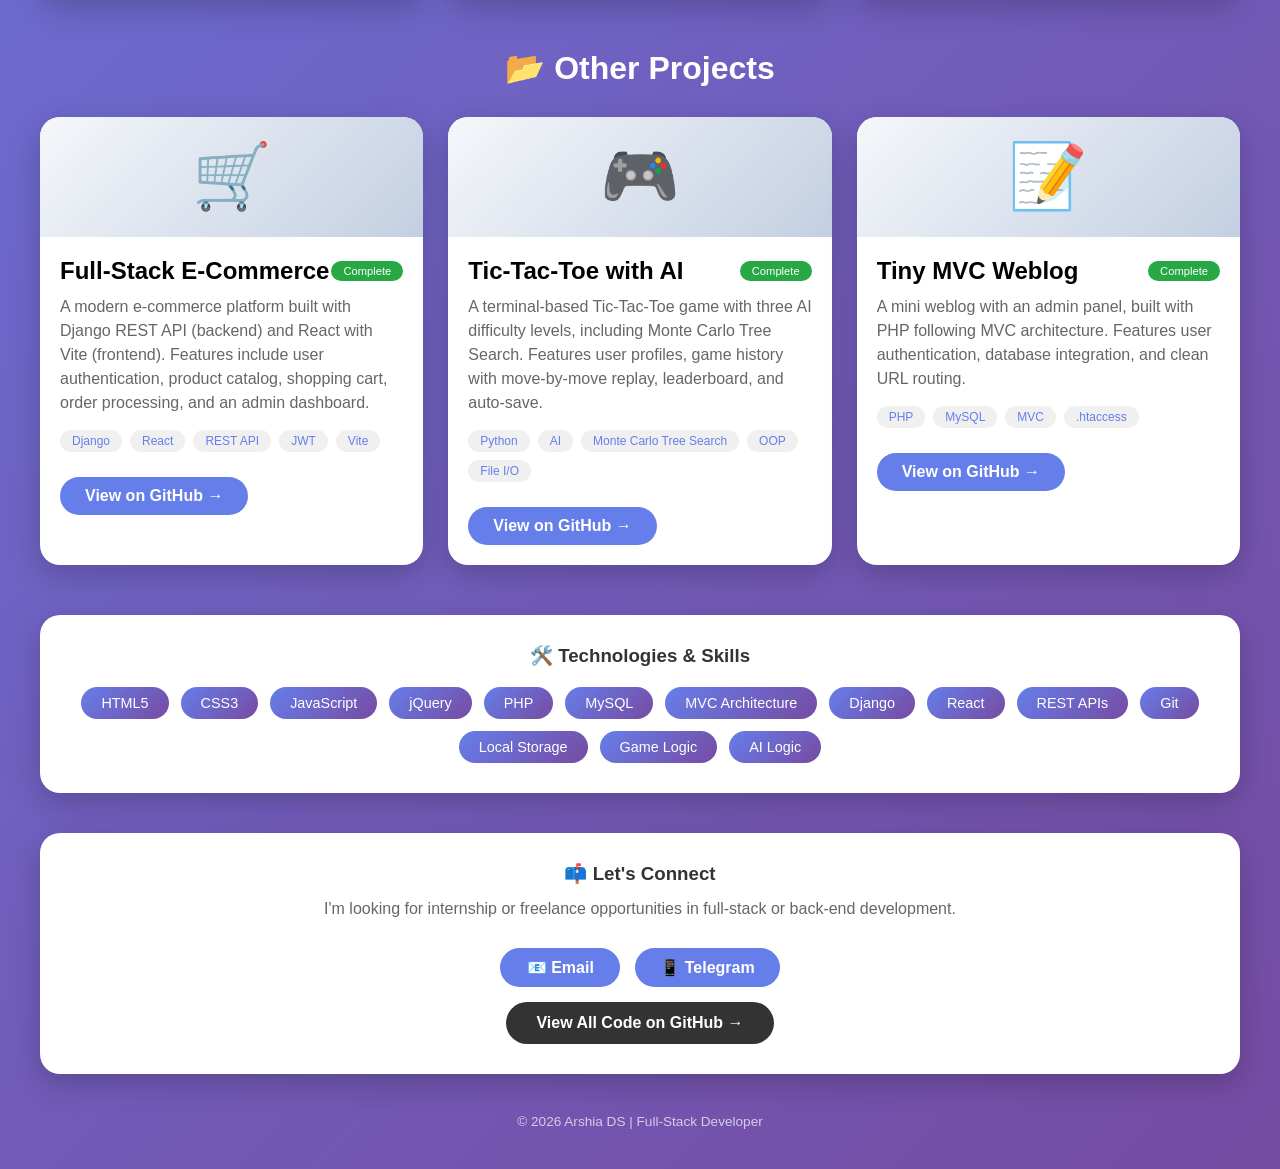
==== commit 28ab9365: "updating about me section" ====
--- a/index.html
+++ b/index.html
@@ -38,10 +38,14 @@
         <div class="about-section">
             <h3>👨‍💻 About Me</h3>
             <p>
-                I'm a Engineering student with a passion for web development.
-                I build interactive front-end applications with JavaScript and robust back-end systems
-                with PHP and MySQL and I'm also familiar with Python. I'm actively looking for internship opportunities
-                to grow as a developer.
+                I'm a first-year Electrical Engineering student and a self-taught full-stack web developer.
+                I started programming before university and have since built projects ranging from interactive
+                JavaScript games to complete web applications like a Django + React E-commerce platform.
+            </p>
+            <p>
+                I'm proficient in building modern, scalable web applications using Django, React, PHP, and Python.
+                I enjoy solving complex problems and learning new technologies. I am currently looking for an
+                internship where I can contribute to meaningful projects and grow as a developer.
             </p>
         </div>
 
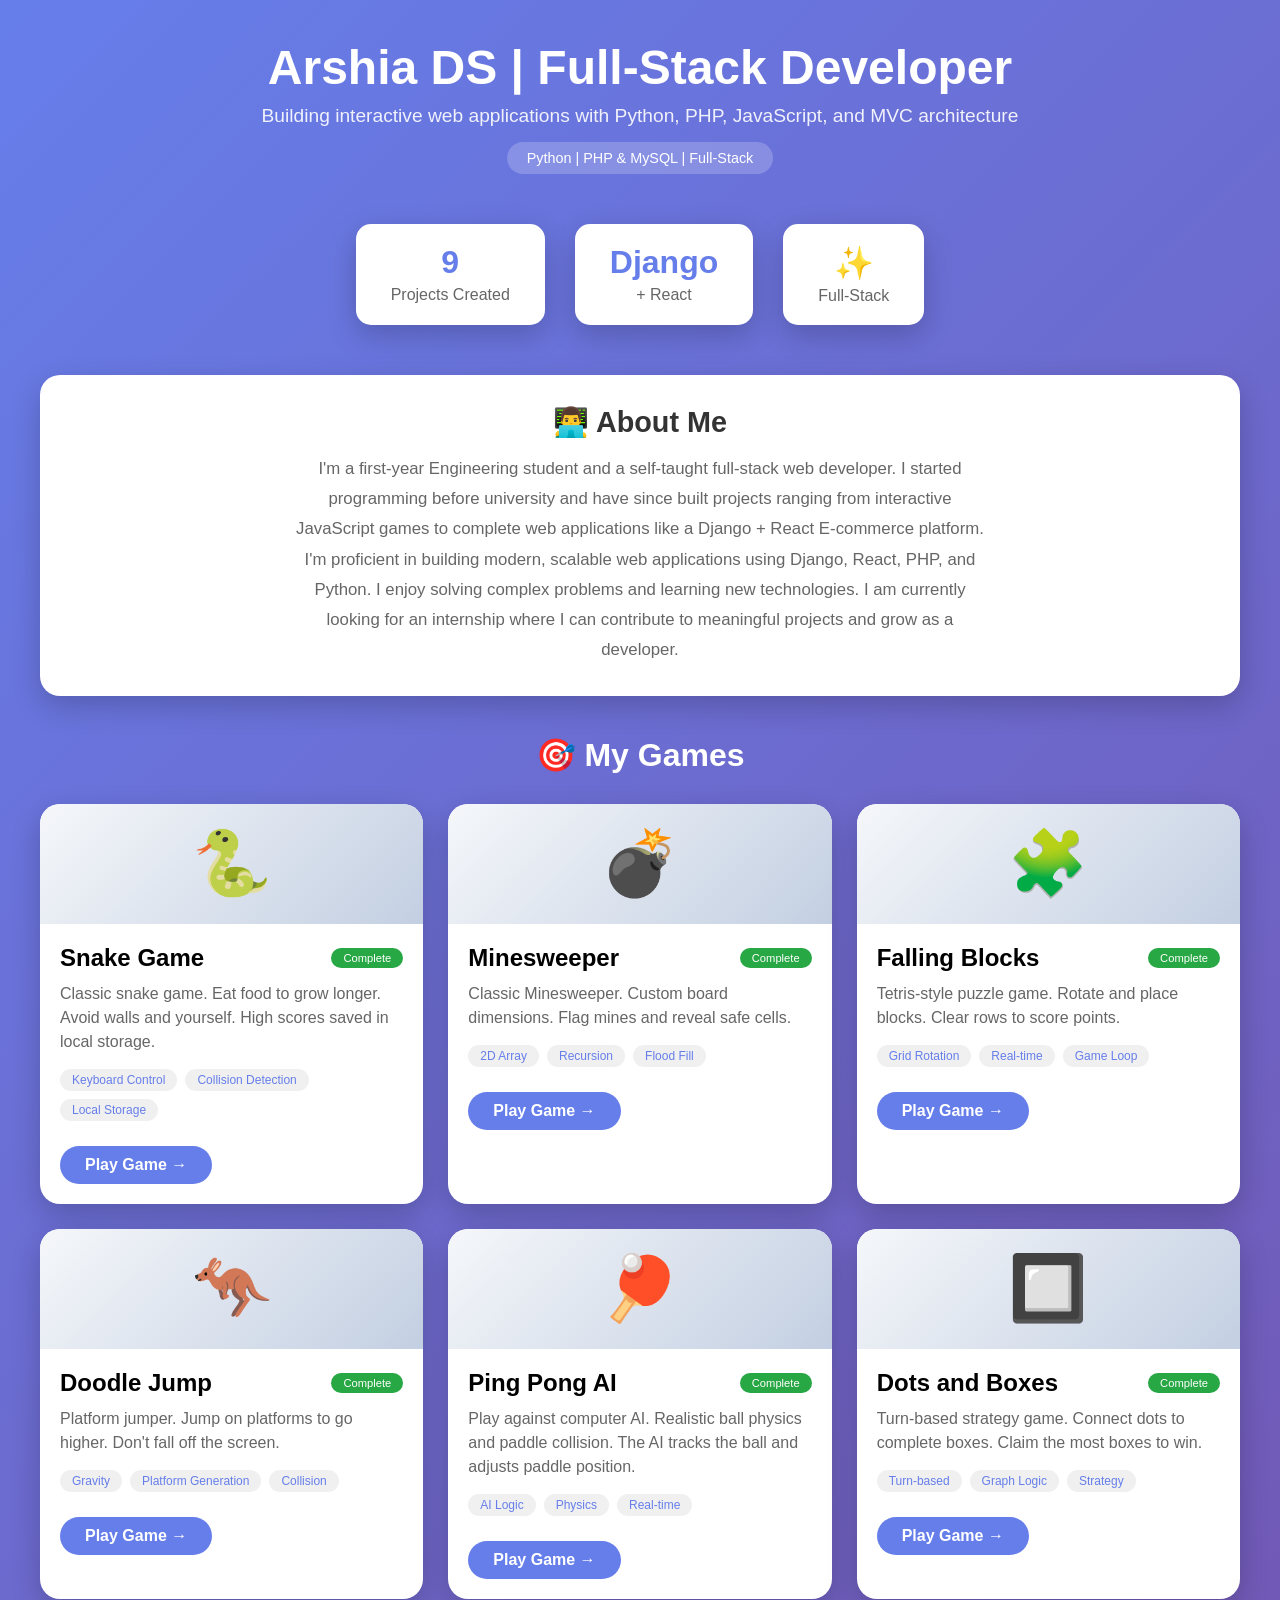
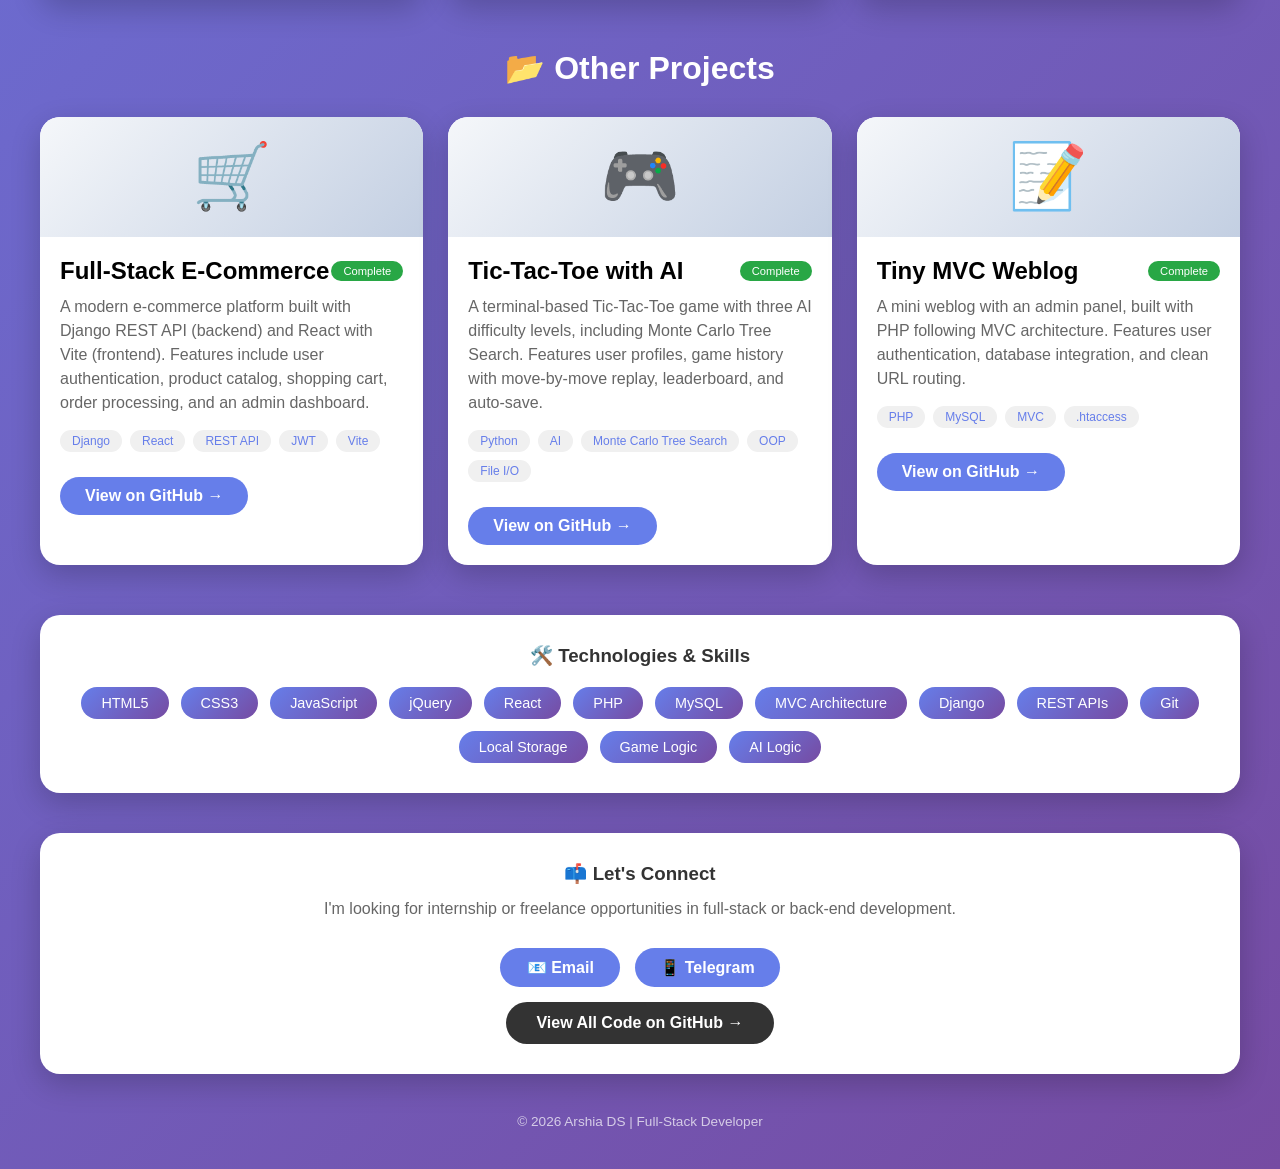
==== commit 47bdba4b: "new change" ====
--- a/index.html
+++ b/index.html
@@ -21,7 +21,7 @@
         <!-- Stats -->
         <div class="stats">
             <div class="stat-card">
-                <div class="stat-number">7</div>
+                <div class="stat-number">9</div>
                 <div class="stat-label">Projects Created</div>
             </div>
             <div class="stat-card">
@@ -38,7 +38,7 @@
         <div class="about-section">
             <h3>👨‍💻 About Me</h3>
             <p>
-                I'm a first-year Electrical Engineering student and a self-taught full-stack web developer.
+                I'm a first-year Engineering student and a self-taught full-stack web developer.
                 I started programming before university and have since built projects ranging from interactive
                 JavaScript games to complete web applications like a Django + React E-commerce platform.
             </p>
@@ -260,11 +260,11 @@
                 <span class="skill-badge">CSS3</span>
                 <span class="skill-badge">JavaScript</span>
                 <span class="skill-badge">jQuery</span>
+                <span class="skill-badge">React</span>
                 <span class="skill-badge">PHP</span>
                 <span class="skill-badge">MySQL</span>
                 <span class="skill-badge">MVC Architecture</span>
                 <span class="skill-badge">Django</span>
-                <span class="skill-badge">React</span>
                 <span class="skill-badge">REST APIs</span>
                 <span class="skill-badge">Git</span>
                 <span class="skill-badge">Local Storage</span>
